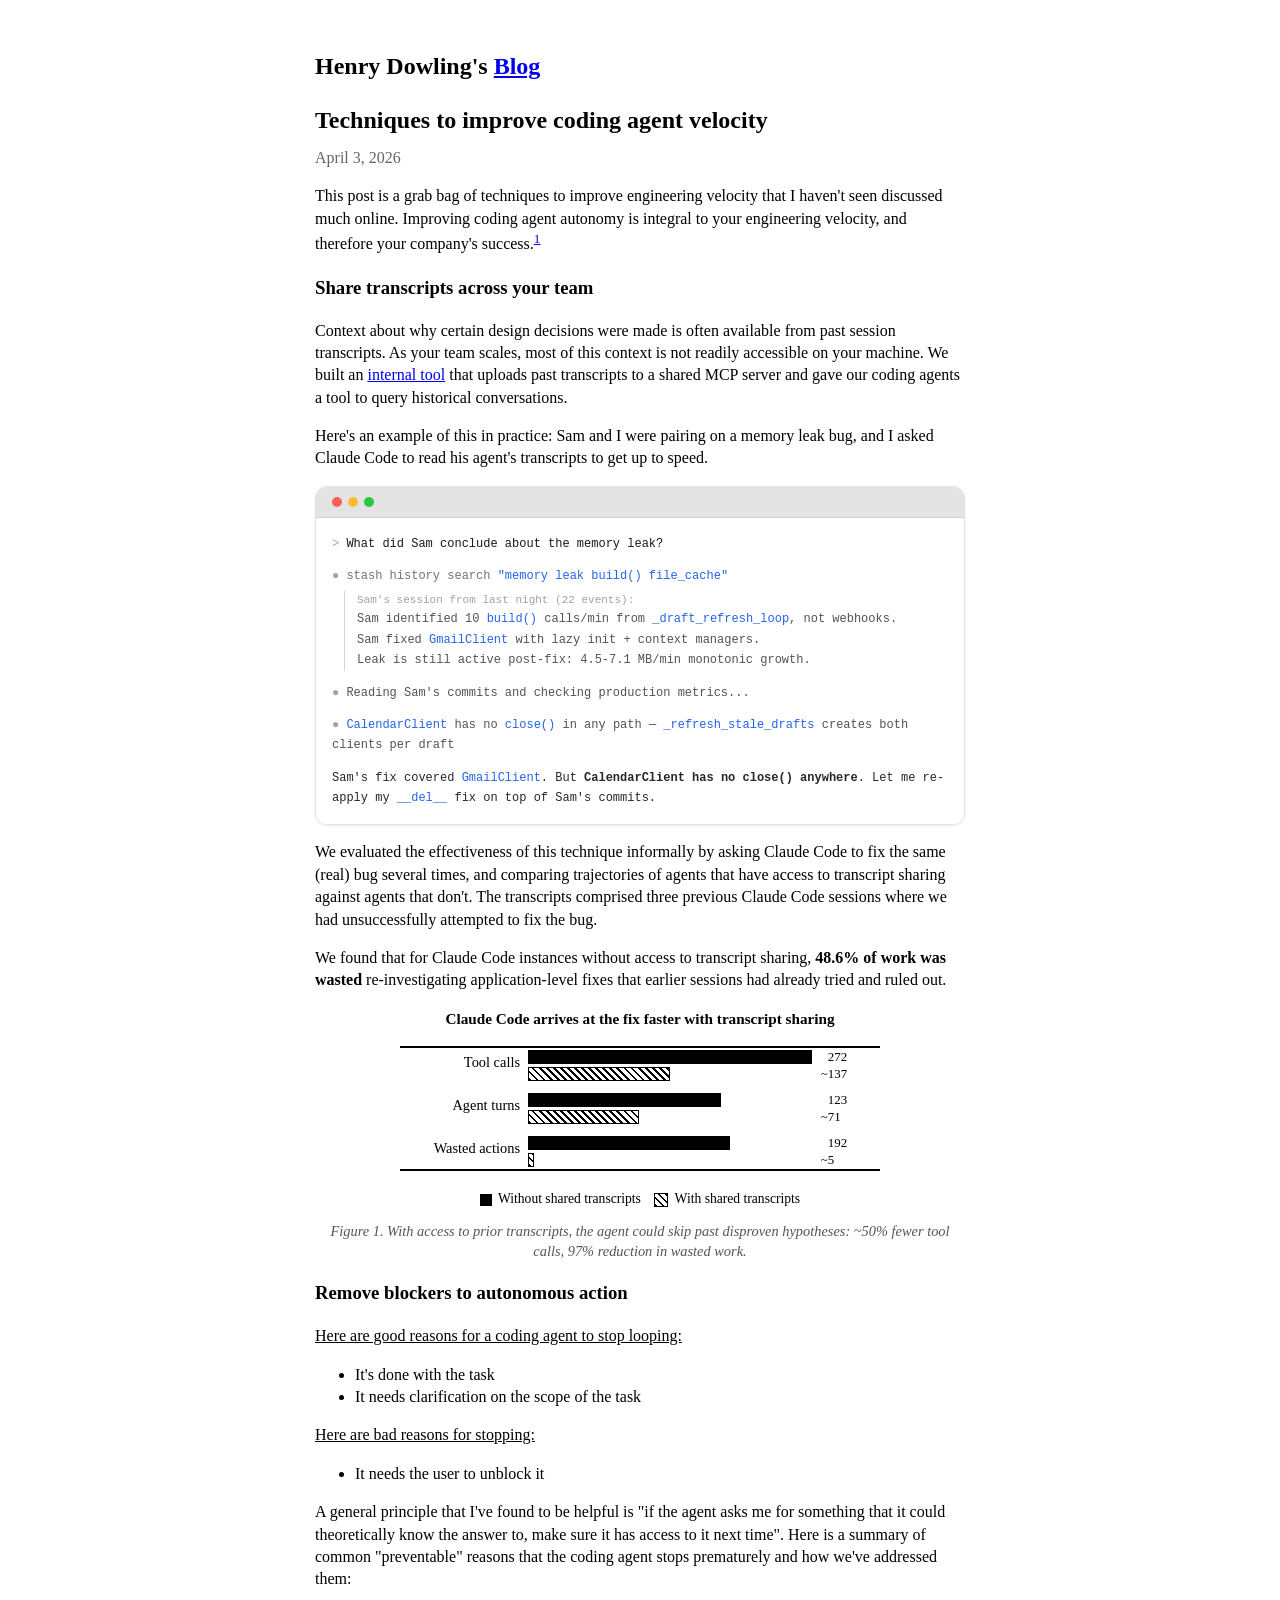
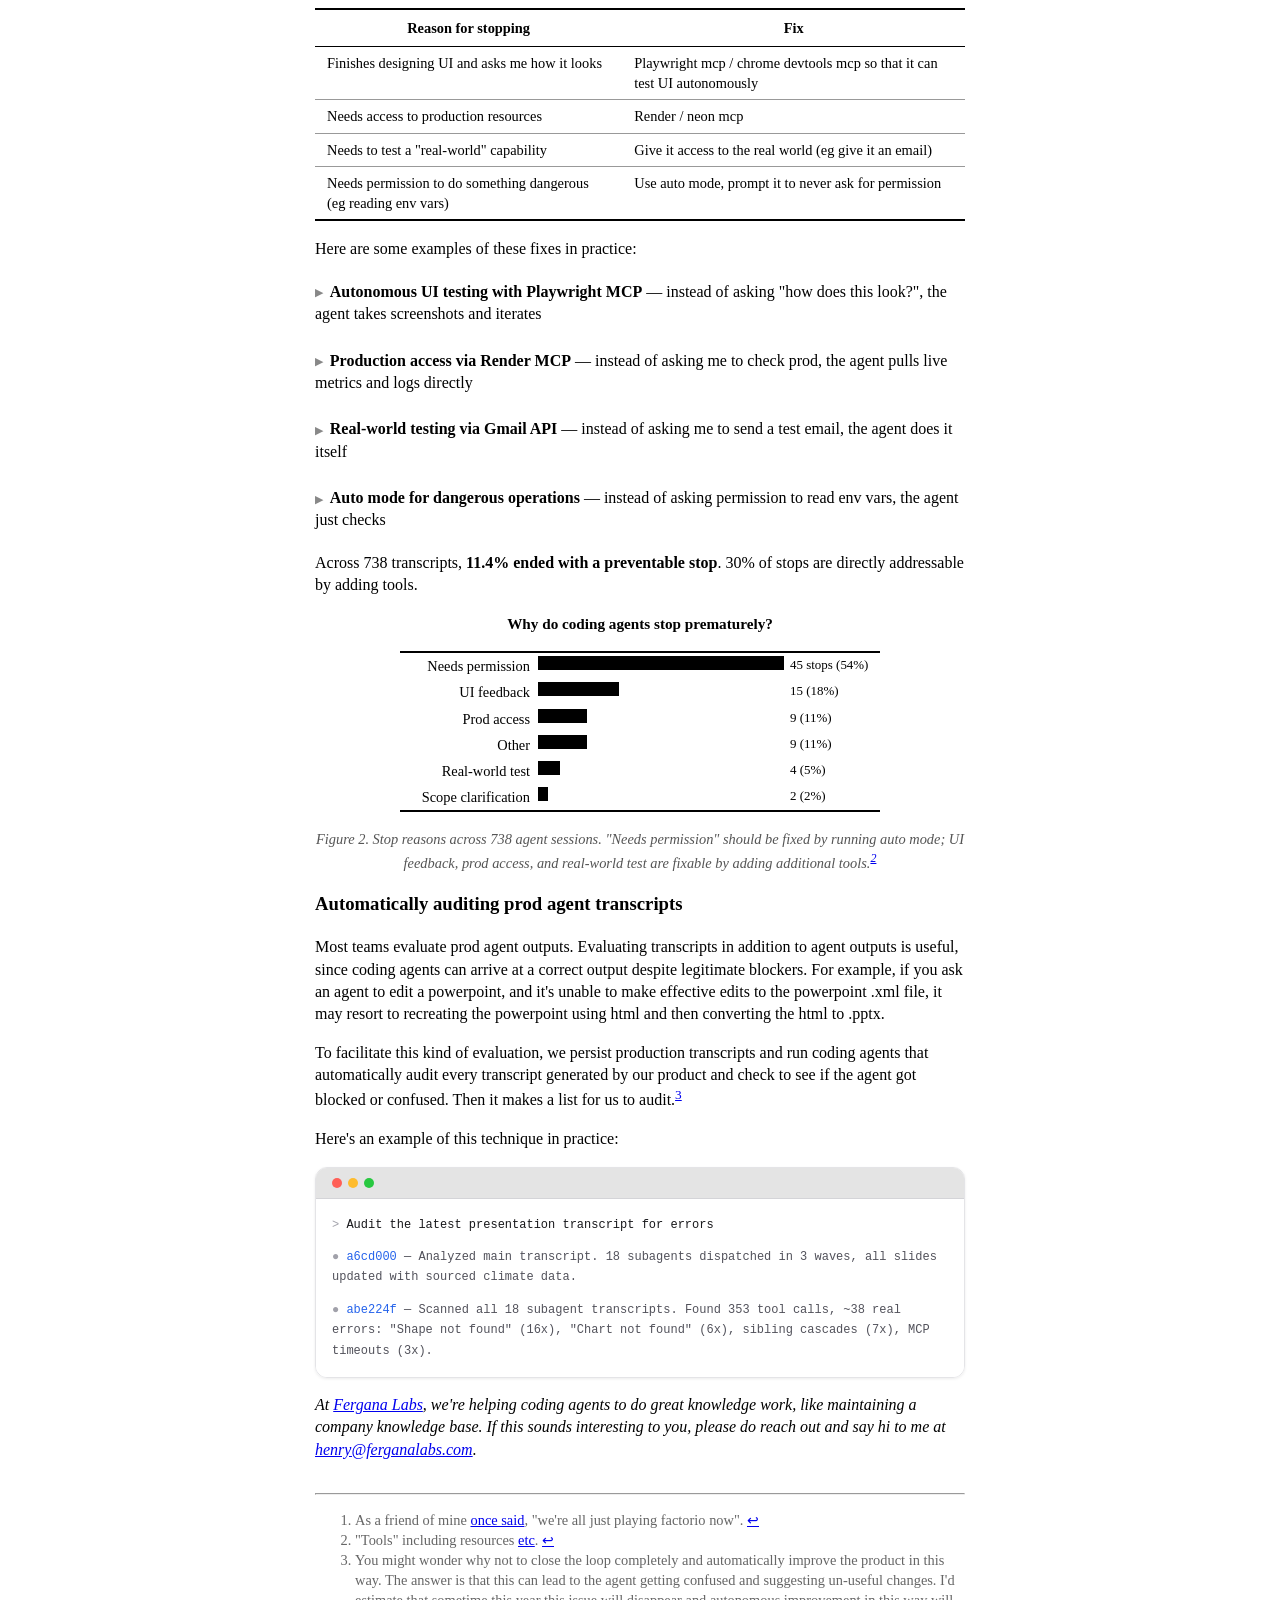
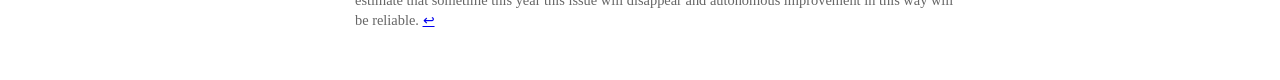
==== agent-velocity.html @ e5bed3ff "word" ====
<!DOCTYPE html>
<html lang="en">
<head>
  <meta charset="utf-8">
  <title>Techniques to improve coding agent velocity – Henry Dowling</title>
  <meta name="viewport" content="width=device-width, initial-scale=1">
  <link rel="icon" type="image/jpeg" href="favicon.jpg">
  <style>
    body {
      line-height: 1.4;
      font-size: 16px;
      padding: 0 10px;
      margin: 50px auto;
      max-width: 650px;
    }
    #maincontent {
      max-width: 42em;
      margin: 15 auto;
    }
    figure {
      margin: 12px 0;
    }
    figcaption {
      color: #555;
      font-size: 0.9em;
      font-style: italic;
      text-align: center;
      margin-top: 4px;
    }
    table {
      width: 100%;
      border-collapse: collapse;
      margin: 1.2em 0;
      font-size: 0.9em;
      font-family: 'Times New Roman', Times, serif;
      border-top: 2px solid #000;
      border-bottom: 2px solid #000;
    }
    th, td {
      border: none;
      border-bottom: 0.5px solid #999;
      padding: 6px 12px;
      text-align: left;
      vertical-align: top;
      line-height: 1.4;
    }
    th {
      background: none;
      font-weight: bold;
      text-align: center;
      border-bottom: 1.5px solid #000;
      padding: 8px 12px;
    }
    tr:last-child td {
      border-bottom: none;
    }
    .transcript-example {
      background: #fdfdfd;
      border: 1px solid #e0e0e0;
      border-left: 3px solid #ccc;
      border-radius: 2px;
      padding: 14px 16px;
      margin: 16px 0;
      font-size: 0.88em;
      line-height: 1.6;
      overflow-x: auto;
    }
    .transcript-example .role {
      font-weight: 700;
      color: #222;
    }
    .transcript-example .tool {
      color: #556;
      font-family: 'SF Mono', 'Menlo', 'Consolas', monospace;
      font-size: 0.88em;
      background: #f0f0f0;
      padding: 1px 4px;
      border-radius: 2px;
    }
    .transcript-example .result {
      color: #777;
      font-style: italic;
      display: block;
      margin: 4px 0;
      padding-left: 12px;
      border-left: 2px solid #e0e0e0;
    }
    .mock-terminal {
      border-radius: 12px;
      border: 1px solid #e4e4e7;
      overflow: hidden;
      display: flex;
      flex-direction: column;
      box-shadow: 0 1px 3px rgba(0,0,0,0.08);
      margin: 16px 0;
    }
    .mock-terminal-header {
      background: #e4e4e4;
      padding: 10px 16px;
      border-bottom: 1px solid #d4d4d8;
      position: relative;
      display: flex;
      align-items: center;
    }
    .mock-terminal-dots {
      display: flex;
      gap: 6px;
    }
    .mock-terminal-dots span {
      width: 10px;
      height: 10px;
      border-radius: 50%;
      display: inline-block;
    }
    .mock-terminal-dot-red { background: #ff5f57; }
    .mock-terminal-dot-yellow { background: #febc2e; }
    .mock-terminal-dot-green { background: #28c840; }
    .mock-terminal-body {
      background: white;
      font-family: 'SF Mono', 'Menlo', 'Consolas', monospace;
      font-size: 12px;
      line-height: 1.7;
      padding: 16px;
    }
    .mock-terminal-body .prompt {
      color: #a1a1aa;
    }
    .mock-terminal-body .prompt-text {
      color: #18181b;
    }
    .mock-terminal-body .bullet-line {
      color: #52525b;
      margin-top: 12px;
    }
    .mock-terminal-body .bullet {
      color: #a1a1aa;
    }
    .mock-terminal-body .tool-name {
      color: #71717a;
    }
    .mock-terminal-body .highlight {
      color: #2563eb;
    }
    .mock-terminal-body .result-block {
      margin: 4px 0 0 12px;
      padding-left: 12px;
      border-left: 1px solid #d4d4d8;
      color: #52525b;
    }
    .mock-terminal-body .result-block .result-label {
      color: #a1a1aa;
      font-size: 11px;
    }
    .mock-terminal-body .agent-text {
      color: #27272a;
      margin-top: 12px;
    }
    details.collapsible-example {
      margin: 16px 0;
    }
    details.collapsible-example summary {
      cursor: pointer;
      font-size: 1em;
      padding: 4px 0;
      list-style: none;
    }
    details.collapsible-example summary::-webkit-details-marker {
      display: none;
    }
    details.collapsible-example summary::before {
      content: '▶ ';
      font-size: 0.7em;
      vertical-align: middle;
      color: #888;
      margin-right: 4px;
    }
    details.collapsible-example[open] summary::before {
      content: '▼ ';
    }
  </style>
</head>
<body>
  <header>
    <h2><a href="index.html" style="color: inherit; text-decoration: none;">Henry Dowling</a>'s <a href="blog.html">Blog</a></h2>
  </header>
  <main>
    <h2>Techniques to improve coding agent velocity</h2>
    <p style="color:#666; margin-top:-10px;">April 3, 2026</p>

    <p>This post is a grab bag of techniques to improve engineering velocity that I haven't seen discussed much online. Improving coding agent autonomy is integral to your engineering velocity, and therefore your company's success.<sup><a href="#fn1" id="ref1">1</a></sup></p>

    <h3>Share transcripts across your team</h3>

    <p>Context about why certain design decisions were made is often available from past session transcripts. As your team scales, most of this context is not readily accessible on your machine. We built an <a href="https://github.com/Fergana-Labs/stash">internal tool</a> that uploads past transcripts to a shared MCP server and gave our coding agents a tool to query historical conversations.</p>

    <p>Here's an example of this in practice: Sam and I were pairing on a memory leak bug, and I asked Claude Code to read his agent's transcripts to get up to speed.</p>

    <div class="mock-terminal">
      <div class="mock-terminal-header">
        <div class="mock-terminal-dots">
          <span class="mock-terminal-dot-red"></span>
          <span class="mock-terminal-dot-yellow"></span>
          <span class="mock-terminal-dot-green"></span>
        </div>
      </div>
      <div class="mock-terminal-body">
        <div><span class="prompt">&gt;</span> <span class="prompt-text">What did Sam conclude about the memory leak?</span></div>
        <div class="bullet-line">
          <span class="bullet">●</span> <span class="tool-name">stash history search</span> <span class="highlight">"memory leak build() file_cache"</span>
        </div>
        <div class="result-block">
          <div class="result-label">Sam's session from last night (22 events):</div>
          <div>Sam identified 10 <span class="highlight">build()</span> calls/min from <span class="highlight">_draft_refresh_loop</span>, not webhooks.</div>
          <div>Sam fixed <span class="highlight">GmailClient</span> with lazy init + context managers.</div>
          <div>Leak is still active post-fix: 4.5-7.1 MB/min monotonic growth.</div>
        </div>
        <div class="bullet-line">
          <span class="bullet">●</span> Reading Sam's commits and checking production metrics...
        </div>
        <div class="bullet-line">
          <span class="bullet">●</span> <span class="highlight">CalendarClient</span> has no <span class="highlight">close()</span> in any path — <span class="highlight">_refresh_stale_drafts</span> creates both clients per draft
        </div>
        <div class="agent-text">
          Sam's fix covered <span class="highlight">GmailClient</span>. But <strong>CalendarClient has no close() anywhere</strong>. Let me re-apply my <span class="highlight">__del__</span> fix on top of Sam's commits.
        </div>
      </div>
    </div>

    <p> We evaluated the effectiveness of this technique informally by asking Claude Code to fix the same (real) bug several times, and comparing trajectories of agents that have access to transcript sharing against agents that don't. The transcripts comprised three previous Claude Code sessions where we had unsuccessfully attempted to fix the bug.</p>
    <p>We found that for Claude Code instances without access to transcript sharing,  <strong>48.6% of work was wasted</strong> re-investigating application-level fixes that earlier sessions had already tried and ruled out.</p>

    <figure>
      <div style="max-width:480px; margin:0 auto;">
        <p style="text-align:center; font-weight:bold; margin-bottom:16px; font-size:0.95em;">Claude Code arrives at the fix faster with transcript sharing</p>
        <table style="width:100%; border-collapse:collapse; font-size:0.9em;">
          <tr>
            <td style="border:0; padding:4px 8px 4px 0; text-align:right; width:120px;">Tool calls</td>
            <td style="border:0; padding:2px 0;">
              <div style="background:#000; height:14px; width:100%;"></div>
              <div style="border:1px solid #000; height:14px; width:50%; margin-top:3px; box-sizing:border-box; background:repeating-linear-gradient(45deg, #000, #000 2px, #fff 2px, #fff 5px);"></div>
            </td>
            <td style="border:0; padding:2px 0 2px 8px; width:60px; font-size:0.9em; vertical-align:top;">
              <div style="height:14px; line-height:14px; display:flex;"><span style="width:0.6em; text-align:right; flex-shrink:0;">&nbsp;</span><span>272</span></div>
              <div style="height:14px; line-height:14px; margin-top:3px; display:flex;"><span style="width:0.6em; text-align:right; flex-shrink:0;">~</span><span>137</span></div>
            </td>
          </tr>
          <tr>
            <td style="border:0; padding:12px 8px 4px 0; text-align:right;">Agent turns</td>
            <td style="border:0; padding:10px 0 2px;">
              <div style="background:#000; height:14px; width:68%;"></div>
              <div style="border:1px solid #000; height:14px; width:39%; margin-top:3px; box-sizing:border-box; background:repeating-linear-gradient(45deg, #000, #000 2px, #fff 2px, #fff 5px);"></div>
            </td>
            <td style="border:0; padding:10px 0 2px 8px; width:60px; font-size:0.9em; vertical-align:top;">
              <div style="height:14px; line-height:14px; display:flex;"><span style="width:0.6em; text-align:right; flex-shrink:0;">&nbsp;</span><span>123</span></div>
              <div style="height:14px; line-height:14px; margin-top:3px; display:flex;"><span style="width:0.6em; text-align:right; flex-shrink:0;">~</span><span>71</span></div>
            </td>
          </tr>
          <tr>
            <td style="border:0; padding:12px 8px 4px 0; text-align:right;">Wasted actions</td>
            <td style="border:0; padding:10px 0 2px;">
              <div style="background:#000; height:14px; width:71%;"></div>
              <div style="border:1px solid #000; height:14px; width:2%; min-width:6px; margin-top:3px; box-sizing:border-box; background:repeating-linear-gradient(45deg, #000, #000 2px, #fff 2px, #fff 5px);"></div>
            </td>
            <td style="border:0; padding:10px 0 2px 8px; width:60px; font-size:0.9em; vertical-align:top;">
              <div style="height:14px; line-height:14px; display:flex;"><span style="width:0.6em; text-align:right; flex-shrink:0;">&nbsp;</span><span>192</span></div>
              <div style="height:14px; line-height:14px; margin-top:3px; display:flex;"><span style="width:0.6em; text-align:right; flex-shrink:0;">~</span><span>5</span></div>
            </td>
          </tr>
        </table>
        <p style="text-align:center; font-size:0.85em; margin-top:8px;">
          <span style="display:inline-block; width:12px; height:12px; background:#000; margin-right:3px; vertical-align:middle;"></span> Without shared transcripts &nbsp;&nbsp;
          <span style="display:inline-block; width:12px; height:12px; border:1px solid #000; background:repeating-linear-gradient(45deg, #000, #000 2px, #fff 2px, #fff 5px); margin-right:3px; vertical-align:middle;"></span> With shared transcripts
        </p>
      </div>
      <figcaption>Figure 1. With access to prior transcripts, the agent could skip past disproven hypotheses: ~50% fewer tool calls, 97% reduction in wasted work.</figcaption>
    </figure>

    <h3>Remove blockers to autonomous action</h3>

    <p><u>Here are good reasons for a coding agent to stop looping:</u></p>
    <ul>
      <li>It's done with the task</li>
      <li>It needs clarification on the scope of the task</li>
    </ul>

    <p><u>Here are bad reasons for stopping:</u></p>
    <ul>
      <li>It needs the user to unblock it</li>
    </ul>

    <p>A general principle that I've found to be helpful is "if the agent asks me for something that it could theoretically know the answer to, make sure it has access to it next time". Here is a summary of common "preventable" reasons that the coding agent stops prematurely and how we've addressed them:</p>

    <table>
      <tr>
        <th>Reason for stopping</th>
        <th>Fix</th>
      </tr>
      <tr>
        <td>Finishes designing UI and asks me how it looks</td>
        <td>Playwright mcp / chrome devtools mcp so that it can test UI autonomously</td>
      </tr>
      <tr>
        <td>Needs access to production resources</td>
        <td>Render / neon mcp</td>
      </tr>
      <tr>
        <td>Needs to test a "real-world" capability</td>
        <td>Give it access to the real world (eg give it an email)</td>
      </tr>
      <tr>
        <td>Needs permission to do something dangerous (eg reading env vars)</td>
        <td>Use auto mode, prompt it to never ask for permission</td>
      </tr>
    </table>

    <p>Here are some examples of these fixes in practice:</p>

    <details class="collapsible-example">
      <summary><strong>Autonomous UI testing with Playwright MCP</strong> — instead of asking "how does this look?", the agent takes screenshots and iterates</summary>
      <div class="mock-terminal">
        <div class="mock-terminal-header">
          <div class="mock-terminal-dots">
            <span class="mock-terminal-dot-red"></span>
            <span class="mock-terminal-dot-yellow"></span>
            <span class="mock-terminal-dot-green"></span>
          </div>
        </div>
        <div class="mock-terminal-body">
          <div class="agent-text">Dev server is already running. Let me take a mobile screenshot to see the current state.</div>
          <div class="bullet-line">
            <span class="bullet">●</span> <span class="tool-name">playwright</span> <span class="highlight">browser_navigate</span> → <span class="highlight">localhost:3000</span>
          </div>
          <div class="bullet-line">
            <span class="bullet">●</span> <span class="tool-name">playwright</span> <span class="highlight">browser_take_screenshot</span> → mobile-before.png
          </div>
          <div class="bullet-line" style="color:#a1a1aa; font-style:italic;">
            <span class="bullet">●</span> ...edits CSS...
          </div>
          <div class="bullet-line">
            <span class="bullet">●</span> <span class="tool-name">playwright</span> <span class="highlight">browser_take_screenshot</span> → mobile-after.png
          </div>
          <div class="agent-text">Much better. The empty space is gone and the email card demo is now visible on mobile. Let me also check tablet and desktop breakpoints.</div>
          <div class="bullet-line">
            <span class="bullet">●</span> <span class="tool-name">playwright</span> <span class="highlight">browser_take_screenshot</span> → desktop-after.png
          </div>
          <div class="bullet-line">
            <span class="bullet">●</span> <span class="tool-name">playwright</span> <span class="highlight">browser_take_screenshot</span> → tablet-after.png
          </div>
        </div>
      </div>
    </details>

    <details class="collapsible-example">
      <summary><strong>Production access via Render MCP</strong> — instead of asking me to check prod, the agent pulls live metrics and logs directly</summary>
      <div class="mock-terminal">
        <div class="mock-terminal-header">
          <div class="mock-terminal-dots">
            <span class="mock-terminal-dot-red"></span>
            <span class="mock-terminal-dot-yellow"></span>
            <span class="mock-terminal-dot-green"></span>
          </div>
        </div>
        <div class="mock-terminal-body">
          <div class="agent-text">Let me check the current memory situation on Render and read the key source files.</div>
          <div class="bullet-line">
            <span class="bullet">●</span> <span class="tool-name">render</span> <span class="highlight">select_workspace</span>
          </div>
          <div class="bullet-line">
            <span class="bullet">●</span> <span class="tool-name">render</span> <span class="highlight">get_metrics</span> → memory_usage, memory_limit
          </div>
          <div class="result-block">
            <div>{"metrics": [{"type": "memory_usage", "data": [...]}]}</div>
          </div>
          <div class="bullet-line">
            <span class="bullet">●</span> <span class="tool-name">render</span> <span class="highlight">list_logs</span> → filter: <span class="highlight">"draft_composer"</span>
          </div>
        </div>
      </div>
    </details>

    <details class="collapsible-example">
      <summary><strong>Real-world testing via Gmail API</strong> — instead of asking me to send a test email, the agent does it itself</summary>
      <div class="mock-terminal">
        <div class="mock-terminal-header">
          <div class="mock-terminal-dots">
            <span class="mock-terminal-dot-red"></span>
            <span class="mock-terminal-dot-yellow"></span>
            <span class="mock-terminal-dot-green"></span>
          </div>
        </div>
        <div class="mock-terminal-body">
          <div><span class="prompt">&gt;</span> <span class="prompt-text">Can you send the email for me?</span></div>
          <div class="agent-text">Watch is renewed. No webhook yet — let me send the test email for you.</div>
          <div class="bullet-line" style="color:#a1a1aa; font-style:italic;">
            <span class="bullet">●</span> ...restarts local server, registers auth session, queries Gmail API...
          </div>
          <div class="result-block">
            <div>Returns real inbox emails: <span class="highlight">"wanna hang tmrw?"</span> from htdowling@gmail.com</div>
          </div>
          <div class="agent-text">There are two test scheduling emails already in your inbox. The webhooks hit the old server and returned 200, but the background task ran on that process.</div>
        </div>
      </div>
    </details>

    <details class="collapsible-example">
      <summary><strong>Auto mode for dangerous operations</strong> — instead of asking permission to read env vars, the agent just checks</summary>
      <div class="mock-terminal">
        <div class="mock-terminal-header">
          <div class="mock-terminal-dots">
            <span class="mock-terminal-dot-red"></span>
            <span class="mock-terminal-dot-yellow"></span>
            <span class="mock-terminal-dot-green"></span>
          </div>
        </div>
        <div class="mock-terminal-body">
          <div class="agent-text"><span class="highlight">ANTHROPIC_API_KEY</span> is not in <span class="highlight">.env</span>. Let me check further.</div>
          <div class="bullet-line">
            <span class="bullet">●</span> <span class="tool-name">Bash</span> env | grep ANTHROPIC_API_KEY | head -c 30
          </div>
          <div class="result-block">
            <div>ANTHROPIC_API_KEY=sk-ant-api03...</div>
          </div>
          <div class="agent-text">It's set in your shell environment (not <span class="highlight">.env</span>). Now adding the note to CLAUDE.md.</div>
        </div>
      </div>
    </details>

    <p> Across 738 transcripts, <strong>11.4% ended with a preventable stop</strong>. 30% of stops are directly addressable by adding tools.</p>

    <figure>
      <div style="max-width:480px; margin:0 auto;">
        <p style="text-align:center; font-weight:bold; margin-bottom:4px; font-size:0.95em;">Why do coding agents stop prematurely?</p>
        <table style="width:100%; border-collapse:collapse; font-size:0.9em;">
          <tr>
            <td style="border:0; padding:3px 8px 3px 0; text-align:right; width:130px;">Needs permission</td>
            <td style="border:0; padding:3px 0;"><div style="background:#000; height:14px; width:100%;"></div></td>
            <td style="border:0; padding:3px 0 3px 6px; font-size:0.9em; width:90px;">45 stops (54%)</td>
          </tr>
          <tr>
            <td style="border:0; padding:3px 8px 3px 0; text-align:right;">UI feedback</td>
            <td style="border:0; padding:3px 0;"><div style="background:#000; height:14px; width:33%;"></div></td>
            <td style="border:0; padding:3px 0 3px 6px; font-size:0.9em;">15 (18%)</td>
          </tr>
          <tr>
            <td style="border:0; padding:3px 8px 3px 0; text-align:right;">Prod access</td>
            <td style="border:0; padding:3px 0;"><div style="background:#000; height:14px; width:20%;"></div></td>
            <td style="border:0; padding:3px 0 3px 6px; font-size:0.9em;">9 (11%)</td>
          </tr>
          <tr>
            <td style="border:0; padding:3px 8px 3px 0; text-align:right;">Other</td>
            <td style="border:0; padding:3px 0;"><div style="background:#000; height:14px; width:20%;"></div></td>
            <td style="border:0; padding:3px 0 3px 6px; font-size:0.9em;">9 (11%)</td>
          </tr>
          <tr>
            <td style="border:0; padding:3px 8px 3px 0; text-align:right;">Real-world test</td>
            <td style="border:0; padding:3px 0;"><div style="background:#000; height:14px; width:9%; min-width:4px;"></div></td>
            <td style="border:0; padding:3px 0 3px 6px; font-size:0.9em;">4 (5%)</td>
          </tr>
          <tr>
            <td style="border:0; padding:3px 8px 3px 0; text-align:right;">Scope clarification</td>
            <td style="border:0; padding:3px 0;"><div style="background:#000; height:14px; width:4%; min-width:4px;"></div></td>
            <td style="border:0; padding:3px 0 3px 6px; font-size:0.9em;">2 (2%)</td>
          </tr>
        </table>
      </div>
      <figcaption>Figure 2. Stop reasons across 738 agent sessions. "Needs permission" should be fixed by running auto mode; UI feedback, prod access, and real-world test are fixable by adding additional tools.<sup><a href="#fn2" id="ref2">2</a></sup></figcaption>
    </figure>

    <h3>Automatically auditing prod agent transcripts</h3>

    <p>Most teams evaluate prod agent outputs. Evaluating transcripts in addition to agent outputs is useful, since coding agents can arrive at a correct output despite legitimate blockers. For example, if you ask an agent to edit a powerpoint, and it's unable to make effective edits to the powerpoint .xml file, it may resort to recreating the powerpoint using html and then converting the html to .pptx.</p>

    <p>To facilitate this kind of evaluation, we persist production transcripts and run coding agents that automatically audit every transcript generated by our product and check to see if the agent got blocked or confused. Then it makes a list for us to audit.<sup><a href="#fn3" id="ref3">3</a></sup></p>

    <p>Here's an example of this technique in practice:</p>

    <div class="mock-terminal">
      <div class="mock-terminal-header">
        <div class="mock-terminal-dots">
          <span class="mock-terminal-dot-red"></span>
          <span class="mock-terminal-dot-yellow"></span>
          <span class="mock-terminal-dot-green"></span>
        </div>
      </div>
      <div class="mock-terminal-body">
        <div><span class="prompt">&gt;</span> <span class="prompt-text">Audit the latest presentation transcript for errors</span></div>
        <div class="bullet-line">
          <span class="bullet">●</span> <span class="highlight">a6cd000</span> — Analyzed main transcript. 18 subagents dispatched in 3 waves, all slides updated with sourced climate data.
        </div>
        <div class="bullet-line">
          <span class="bullet">●</span> <span class="highlight">abe224f</span> — Scanned all 18 subagent transcripts. Found 353 tool calls, ~38 real errors: "Shape not found" (16x), "Chart not found" (6x), sibling cascades (7x), MCP timeouts (3x).
        </div>
      </div>
    </div>

    <em>At <a href="https://ferganalabs.com/">Fergana Labs</a>, we're helping coding agents to do great knowledge work, like maintaining a company knowledge base. If this sounds interesting to you, please do reach out and say hi to me at <a href="mailto:henry@ferganalabs.com">henry@ferganalabs.com</a>.</em>

    <hr style="margin-top:2em;">
    <ol style="font-size:0.9em; color:#666;">
      <li id="fn1">As a friend of mine <a href="https://x.com/amspector100/status/2023691666411143639">once said</a>, "we're all just playing factorio now". <a href="#ref1">↩</a></li>
      <li id="fn2">"Tools" including resources <a href="https://www.anthropic.com/engineering/managed-agents">etc</a>. <a href="#ref2">↩</a></li>
      <li id="fn3">You might wonder why not to close the loop completely and automatically improve the product in this way. The answer is that this can lead to the agent getting confused and suggesting un-useful changes. I'd estimate that sometime this year this issue will disappear and autonomous improvement in this way will be reliable. <a href="#ref3">↩</a></li>
    </ol>
  </main>
</body>
</html>
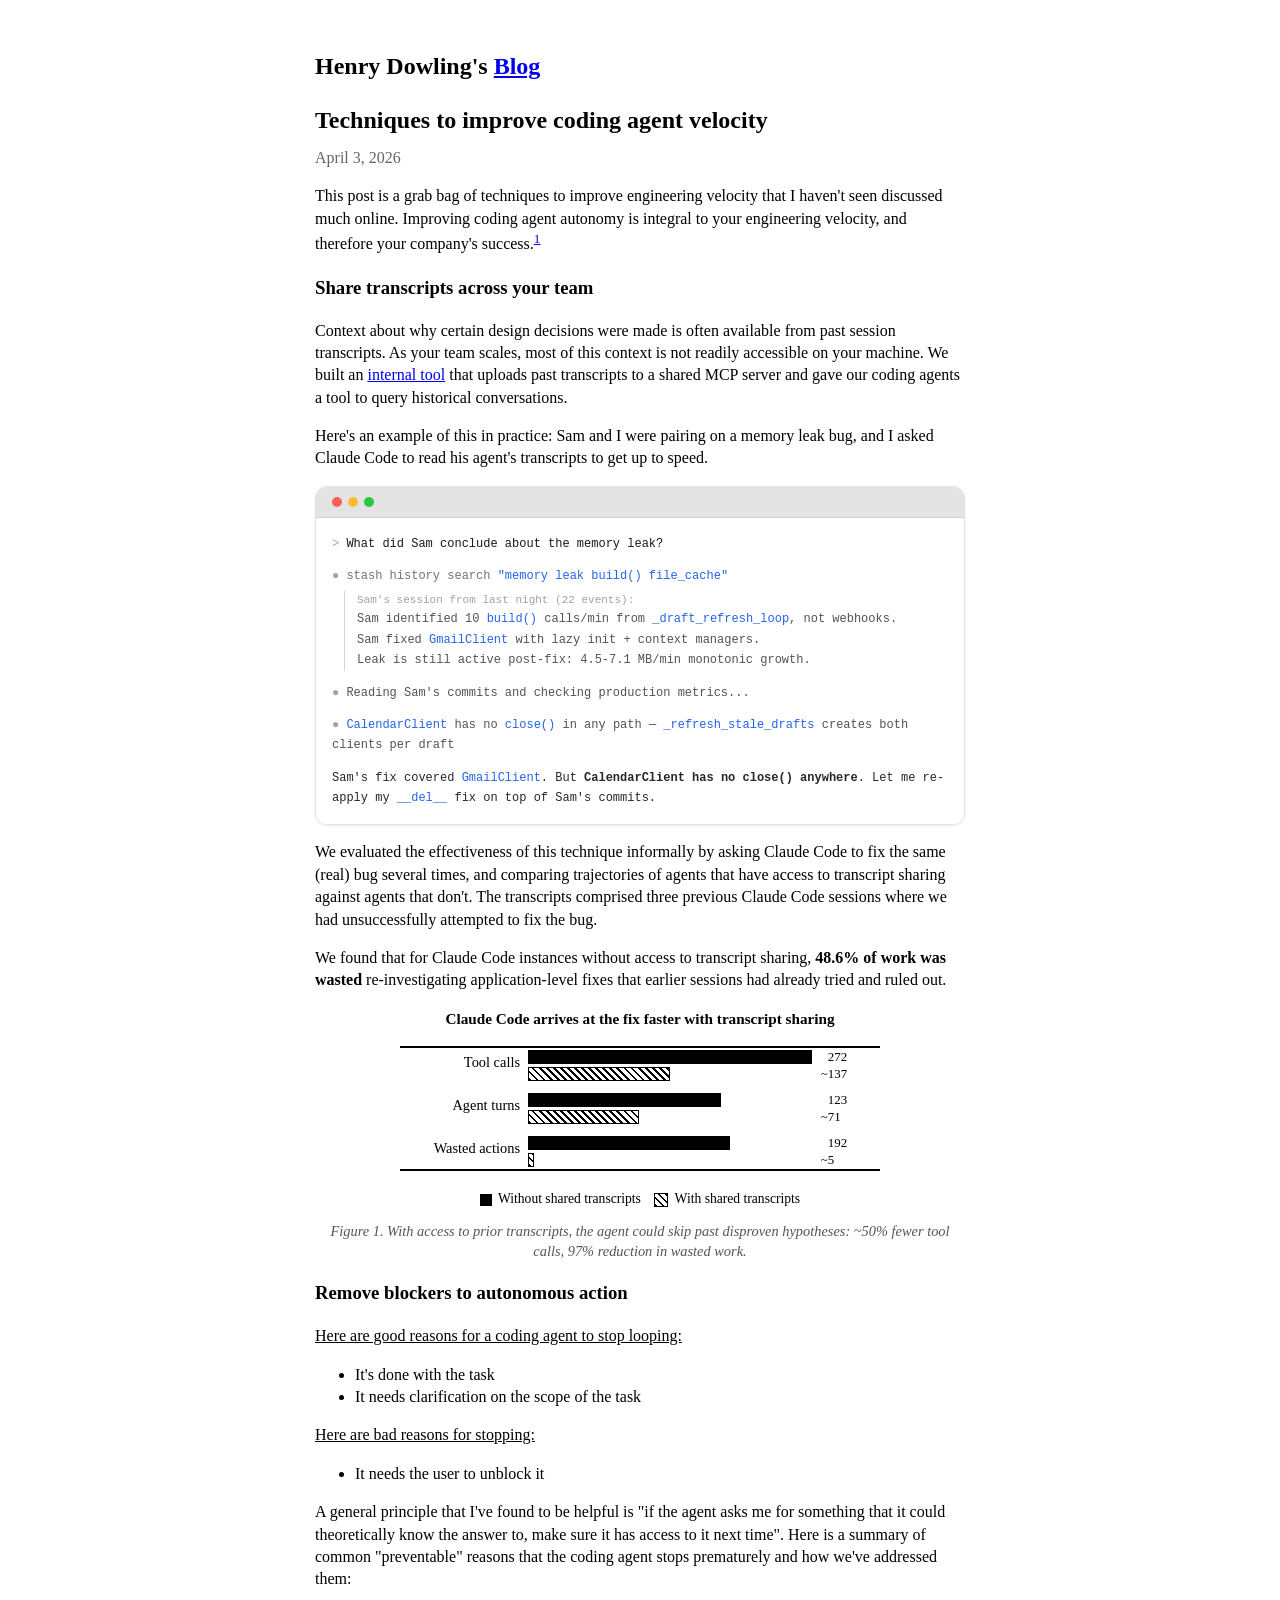
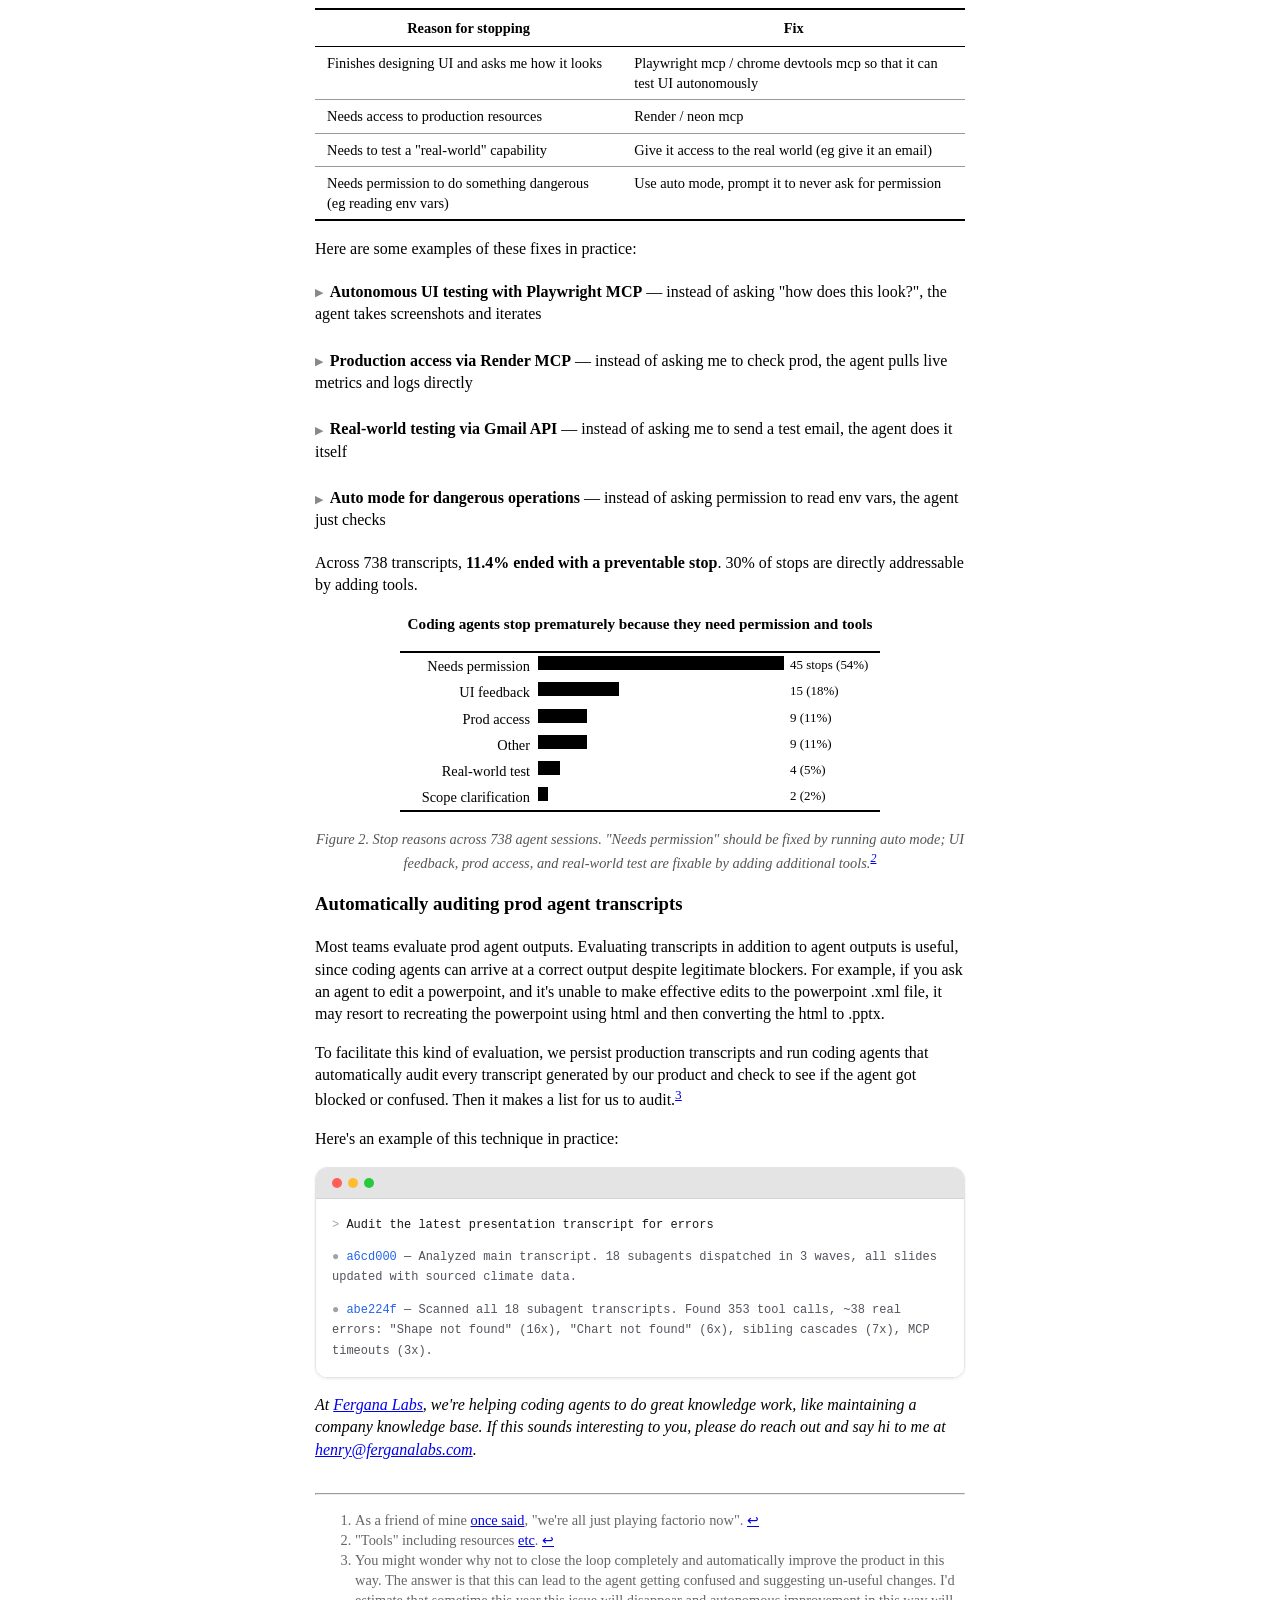
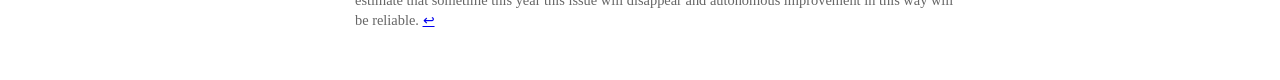
==== commit b38d2e56: "Action title" ====
--- a/agent-velocity.html
+++ b/agent-velocity.html
@@ -429,7 +429,7 @@
 
     <figure>
       <div style="max-width:480px; margin:0 auto;">
-        <p style="text-align:center; font-weight:bold; margin-bottom:4px; font-size:0.95em;">Why do coding agents stop prematurely?</p>
+        <p style="text-align:center; font-weight:bold; margin-bottom:4px; font-size:0.95em;">Coding agents stop prematurely because they need permission and tools</p>
         <table style="width:100%; border-collapse:collapse; font-size:0.9em;">
           <tr>
             <td style="border:0; padding:3px 8px 3px 0; text-align:right; width:130px;">Needs permission</td>
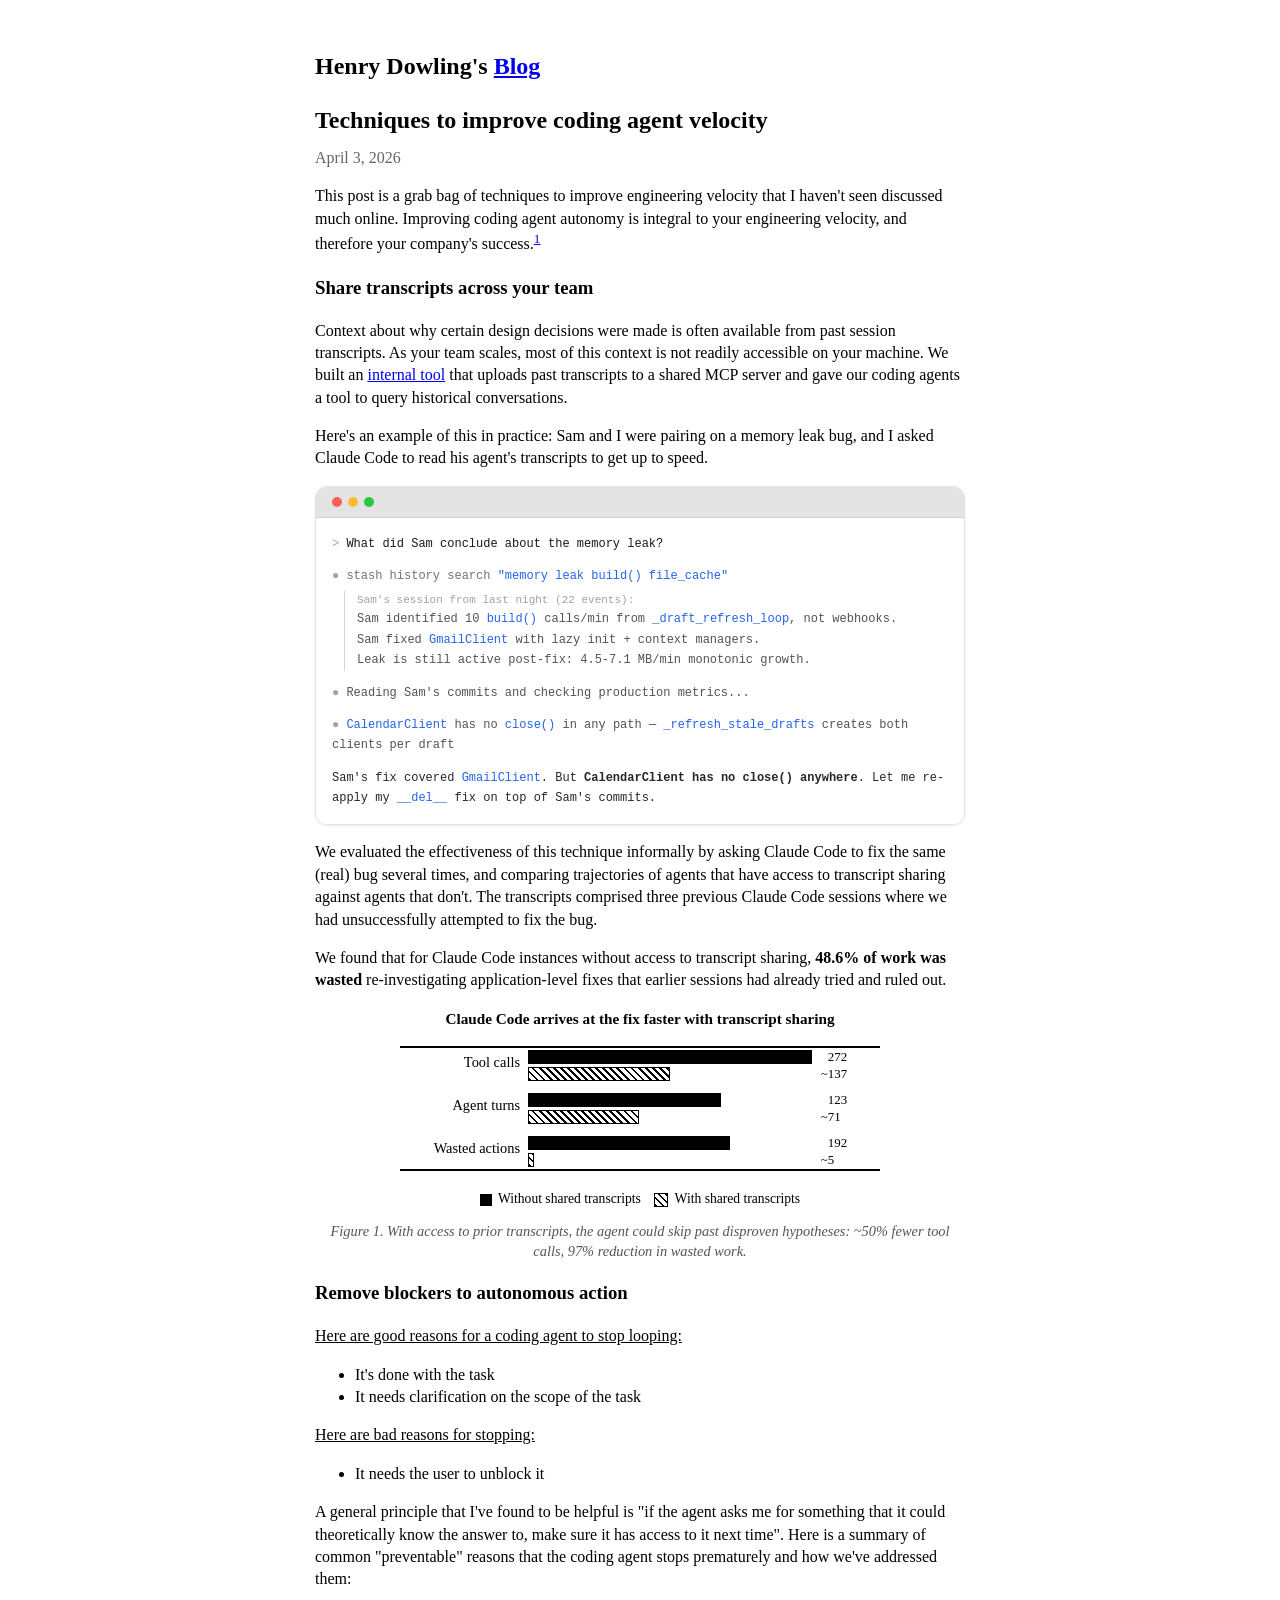
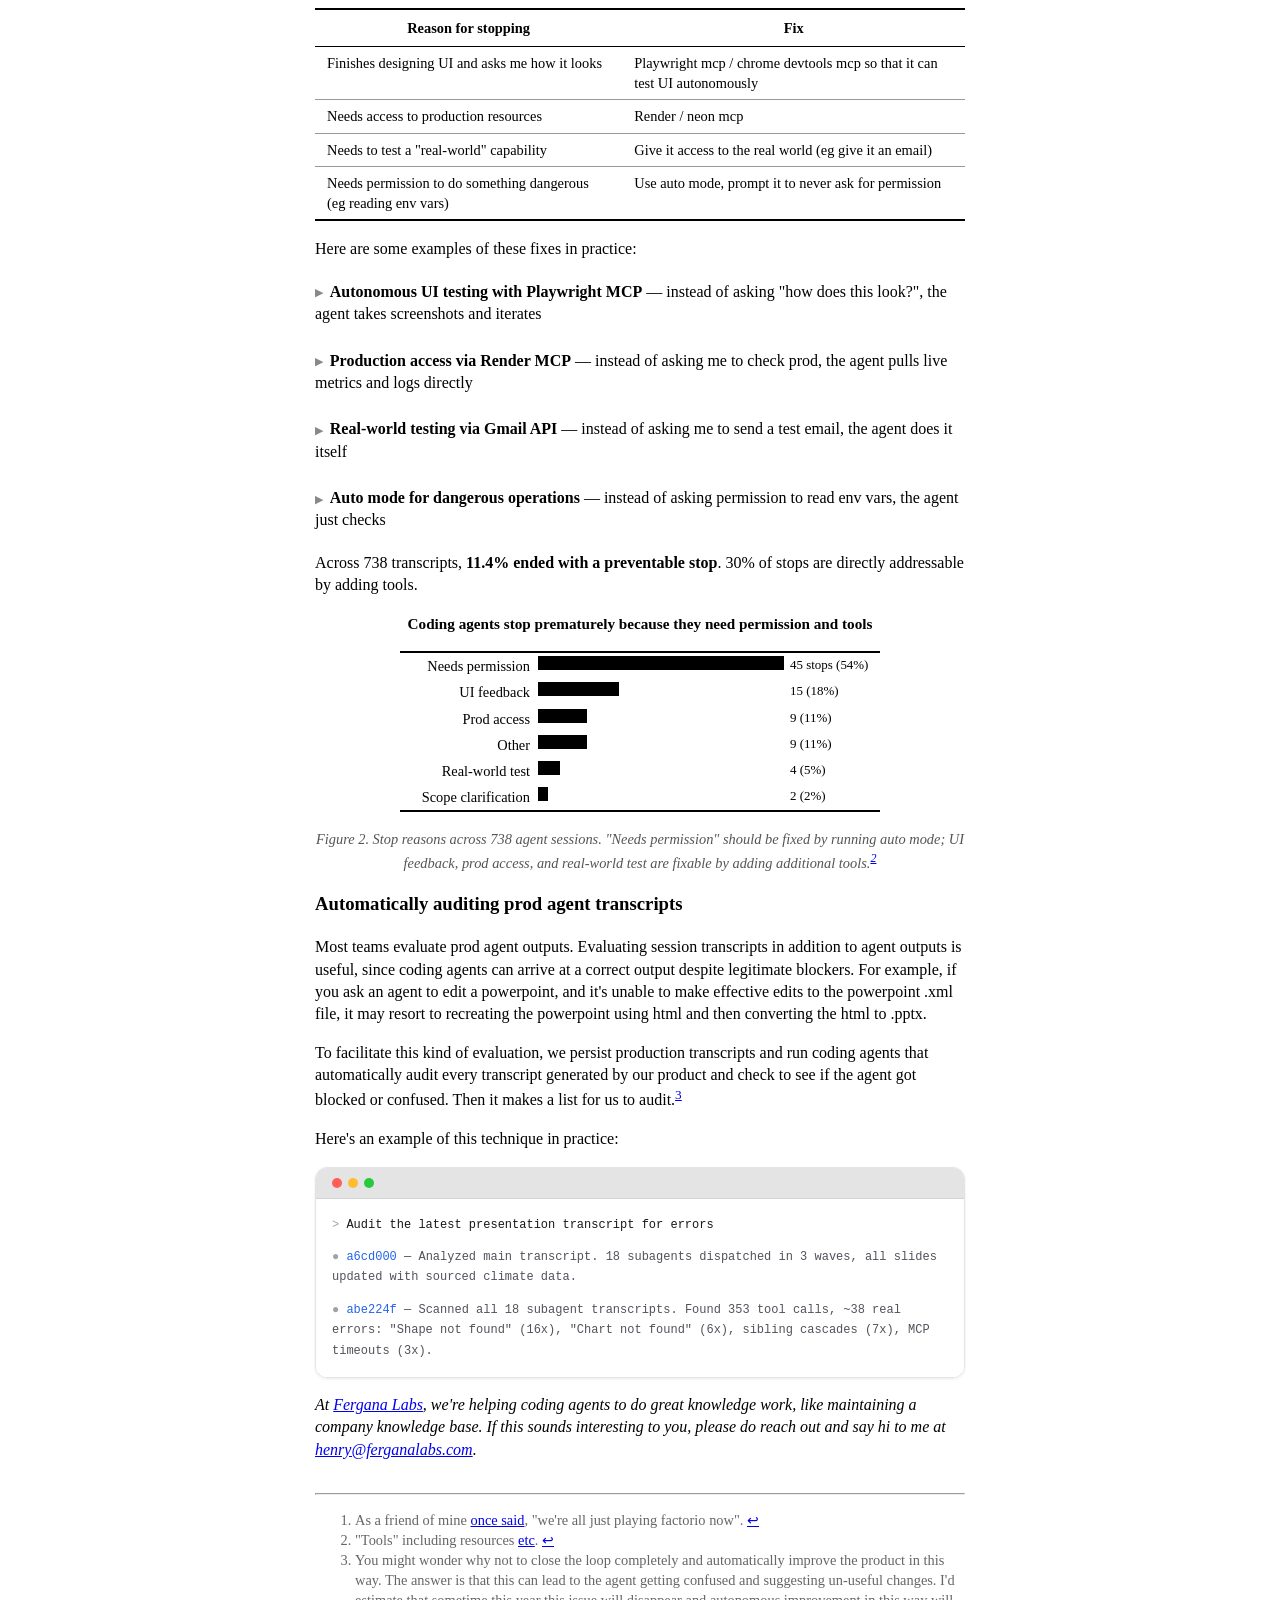
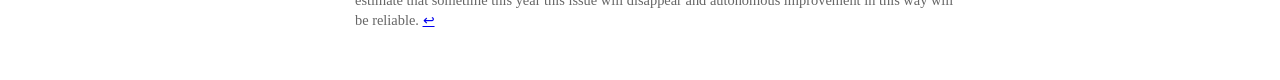
==== commit 313066ca: "word" ====
--- a/agent-velocity.html
+++ b/agent-velocity.html
@@ -468,7 +468,7 @@
 
     <h3>Automatically auditing prod agent transcripts</h3>
 
-    <p>Most teams evaluate prod agent outputs. Evaluating transcripts in addition to agent outputs is useful, since coding agents can arrive at a correct output despite legitimate blockers. For example, if you ask an agent to edit a powerpoint, and it's unable to make effective edits to the powerpoint .xml file, it may resort to recreating the powerpoint using html and then converting the html to .pptx.</p>
+    <p>Most teams evaluate prod agent outputs. Evaluating session transcripts in addition to agent outputs is useful, since coding agents can arrive at a correct output despite legitimate blockers. For example, if you ask an agent to edit a powerpoint, and it's unable to make effective edits to the powerpoint .xml file, it may resort to recreating the powerpoint using html and then converting the html to .pptx.</p>
 
     <p>To facilitate this kind of evaluation, we persist production transcripts and run coding agents that automatically audit every transcript generated by our product and check to see if the agent got blocked or confused. Then it makes a list for us to audit.<sup><a href="#fn3" id="ref3">3</a></sup></p>
 
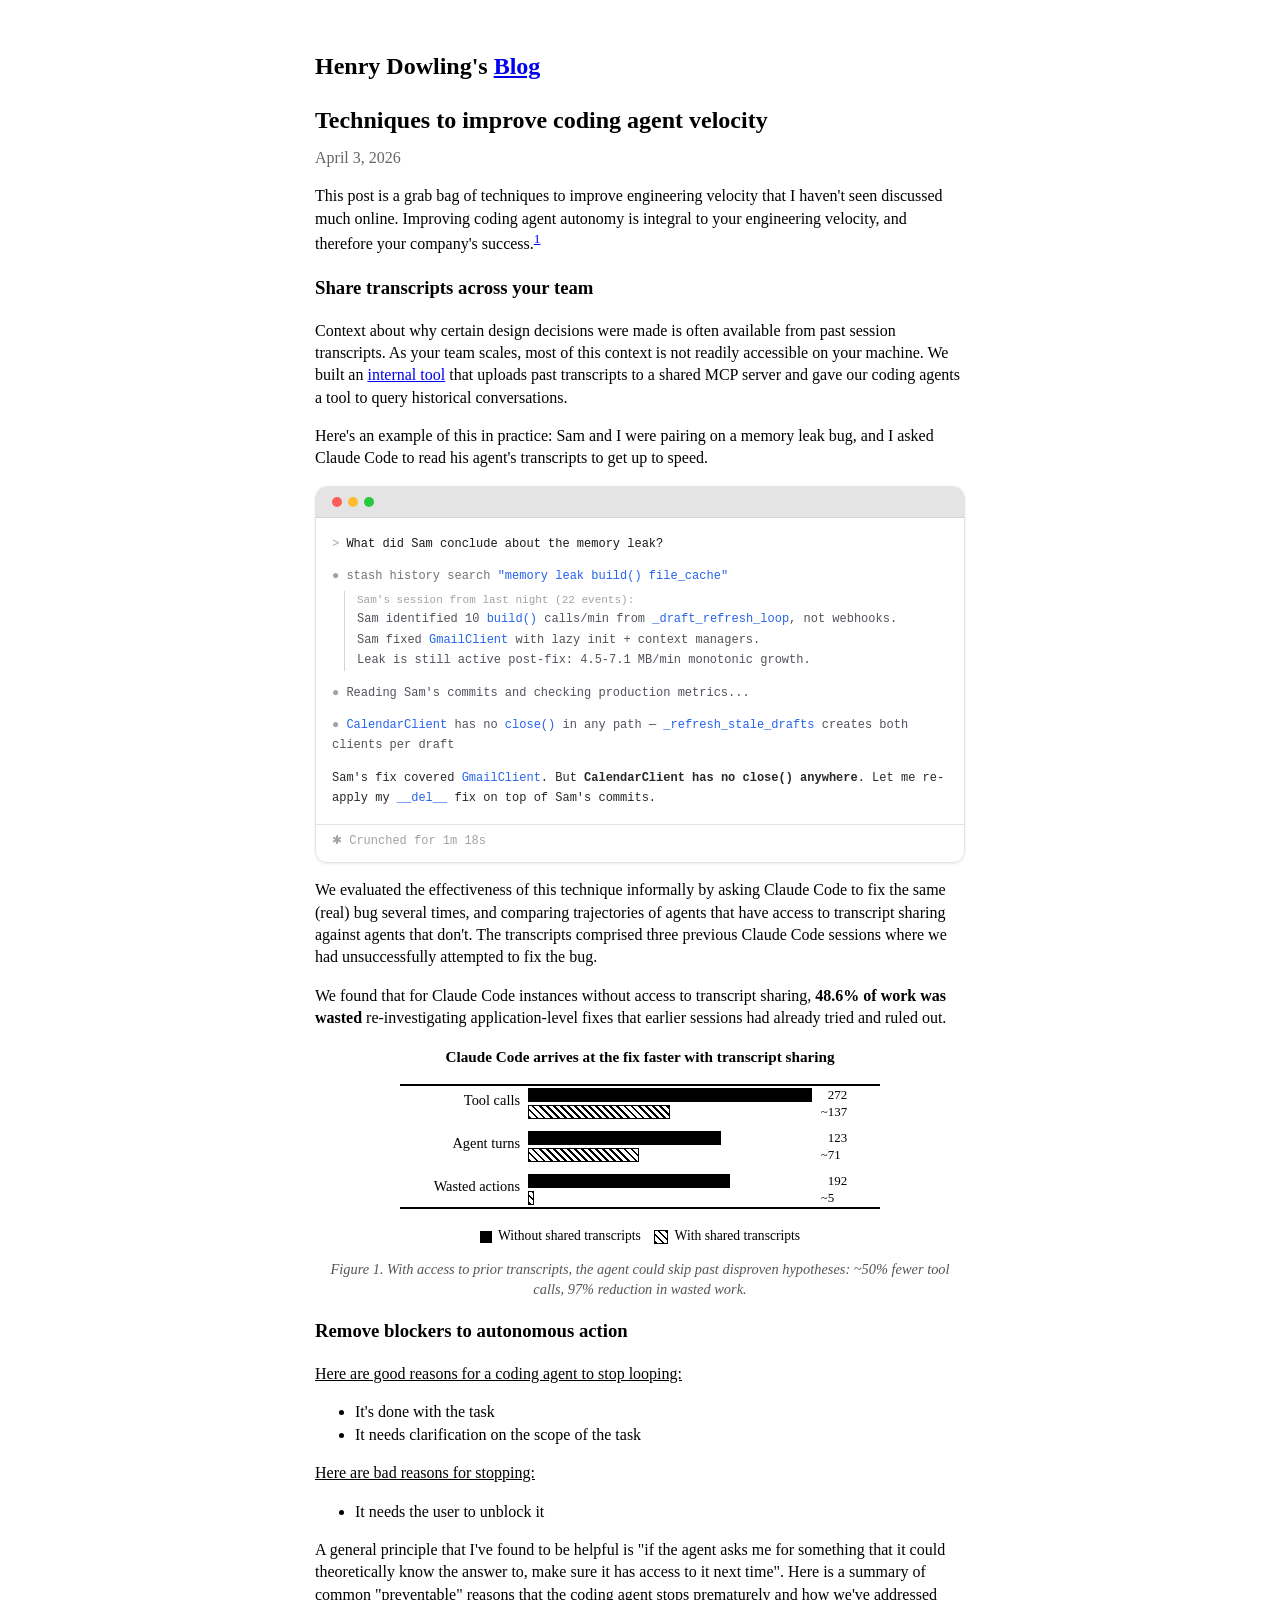
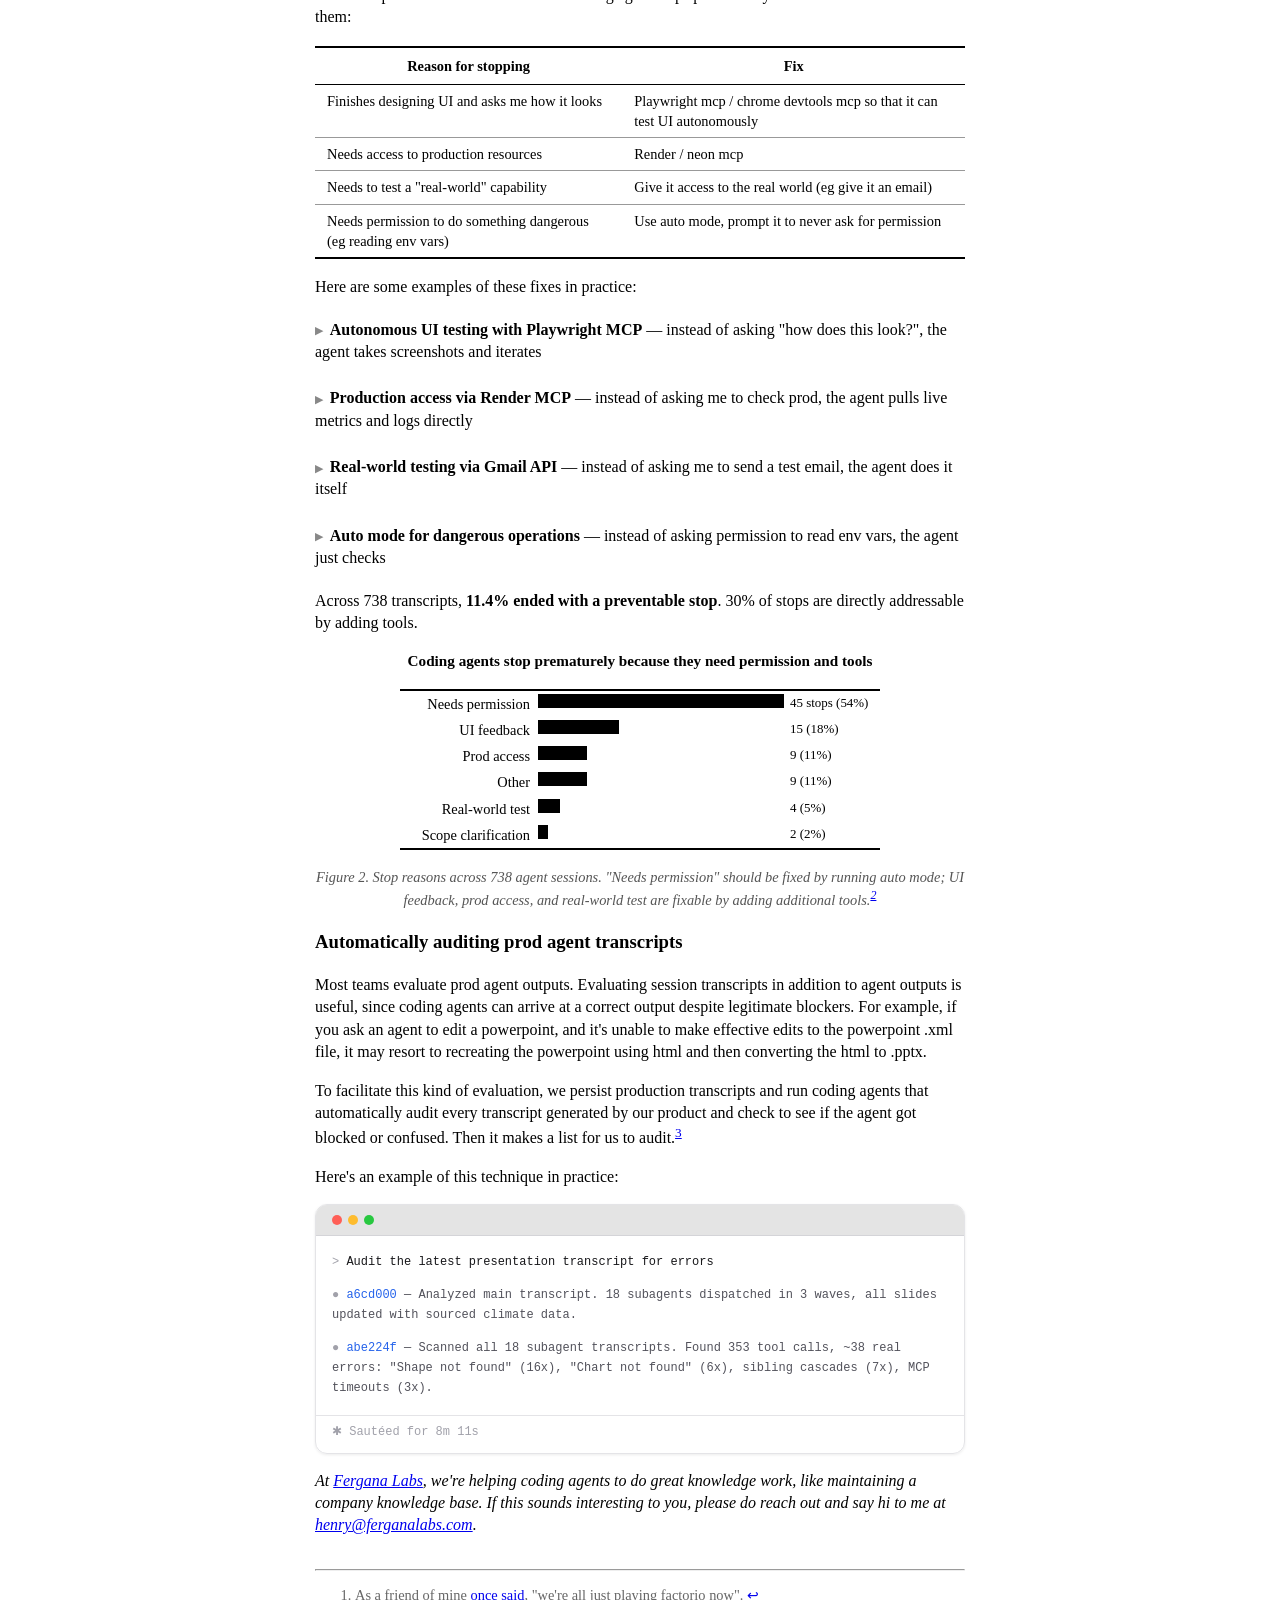
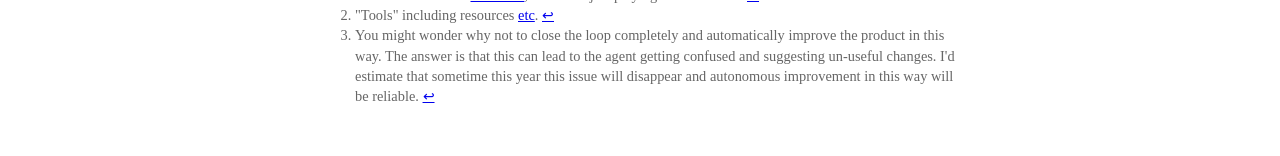
==== commit a5570fb8: "let him cook" ====
--- a/agent-velocity.html
+++ b/agent-velocity.html
@@ -155,6 +155,13 @@
       color: #27272a;
       margin-top: 12px;
     }
+    .mock-terminal-footer {
+      padding: 8px 16px 12px;
+      border-top: 1px solid #e4e4e7;
+      color: #a1a1aa;
+      font-size: 12px;
+      font-family: 'SF Mono', 'Menlo', 'Consolas', monospace;
+    }
     details.collapsible-example {
       margin: 16px 0;
     }
@@ -224,6 +231,7 @@
           Sam's fix covered <span class="highlight">GmailClient</span>. But <strong>CalendarClient has no close() anywhere</strong>. Let me re-apply my <span class="highlight">__del__</span> fix on top of Sam's commits.
         </div>
       </div>
+      <div class="mock-terminal-footer">✱ Crunched for 1m 18s</div>
     </div>
 
     <p> We evaluated the effectiveness of this technique informally by asking Claude Code to fix the same (real) bug several times, and comparing trajectories of agents that have access to transcript sharing against agents that don't. The transcripts comprised three previous Claude Code sessions where we had unsuccessfully attempted to fix the bug.</p>
@@ -347,6 +355,7 @@
             <span class="bullet">●</span> <span class="tool-name">playwright</span> <span class="highlight">browser_take_screenshot</span> → tablet-after.png
           </div>
         </div>
+        <div class="mock-terminal-footer">✱ Sautéed for 4m 32s</div>
       </div>
     </details>
 
@@ -375,6 +384,7 @@
             <span class="bullet">●</span> <span class="tool-name">render</span> <span class="highlight">list_logs</span> → filter: <span class="highlight">"draft_composer"</span>
           </div>
         </div>
+        <div class="mock-terminal-footer">✱ Sautéed for 2m 15s</div>
       </div>
     </details>
 
@@ -399,6 +409,7 @@
           </div>
           <div class="agent-text">There are two test scheduling emails already in your inbox. The webhooks hit the old server and returned 200, but the background task ran on that process.</div>
         </div>
+        <div class="mock-terminal-footer">✱ Sautéed for 3m 47s</div>
       </div>
     </details>
 
@@ -422,6 +433,7 @@
           </div>
           <div class="agent-text">It's set in your shell environment (not <span class="highlight">.env</span>). Now adding the note to CLAUDE.md.</div>
         </div>
+        <div class="mock-terminal-footer">✱ Crunched for 22s</div>
       </div>
     </details>
 
@@ -491,6 +503,7 @@
           <span class="bullet">●</span> <span class="highlight">abe224f</span> — Scanned all 18 subagent transcripts. Found 353 tool calls, ~38 real errors: "Shape not found" (16x), "Chart not found" (6x), sibling cascades (7x), MCP timeouts (3x).
         </div>
       </div>
+      <div class="mock-terminal-footer">✱ Sautéed for 8m 11s</div>
     </div>
 
     <em>At <a href="https://ferganalabs.com/">Fergana Labs</a>, we're helping coding agents to do great knowledge work, like maintaining a company knowledge base. If this sounds interesting to you, please do reach out and say hi to me at <a href="mailto:henry@ferganalabs.com">henry@ferganalabs.com</a>.</em>
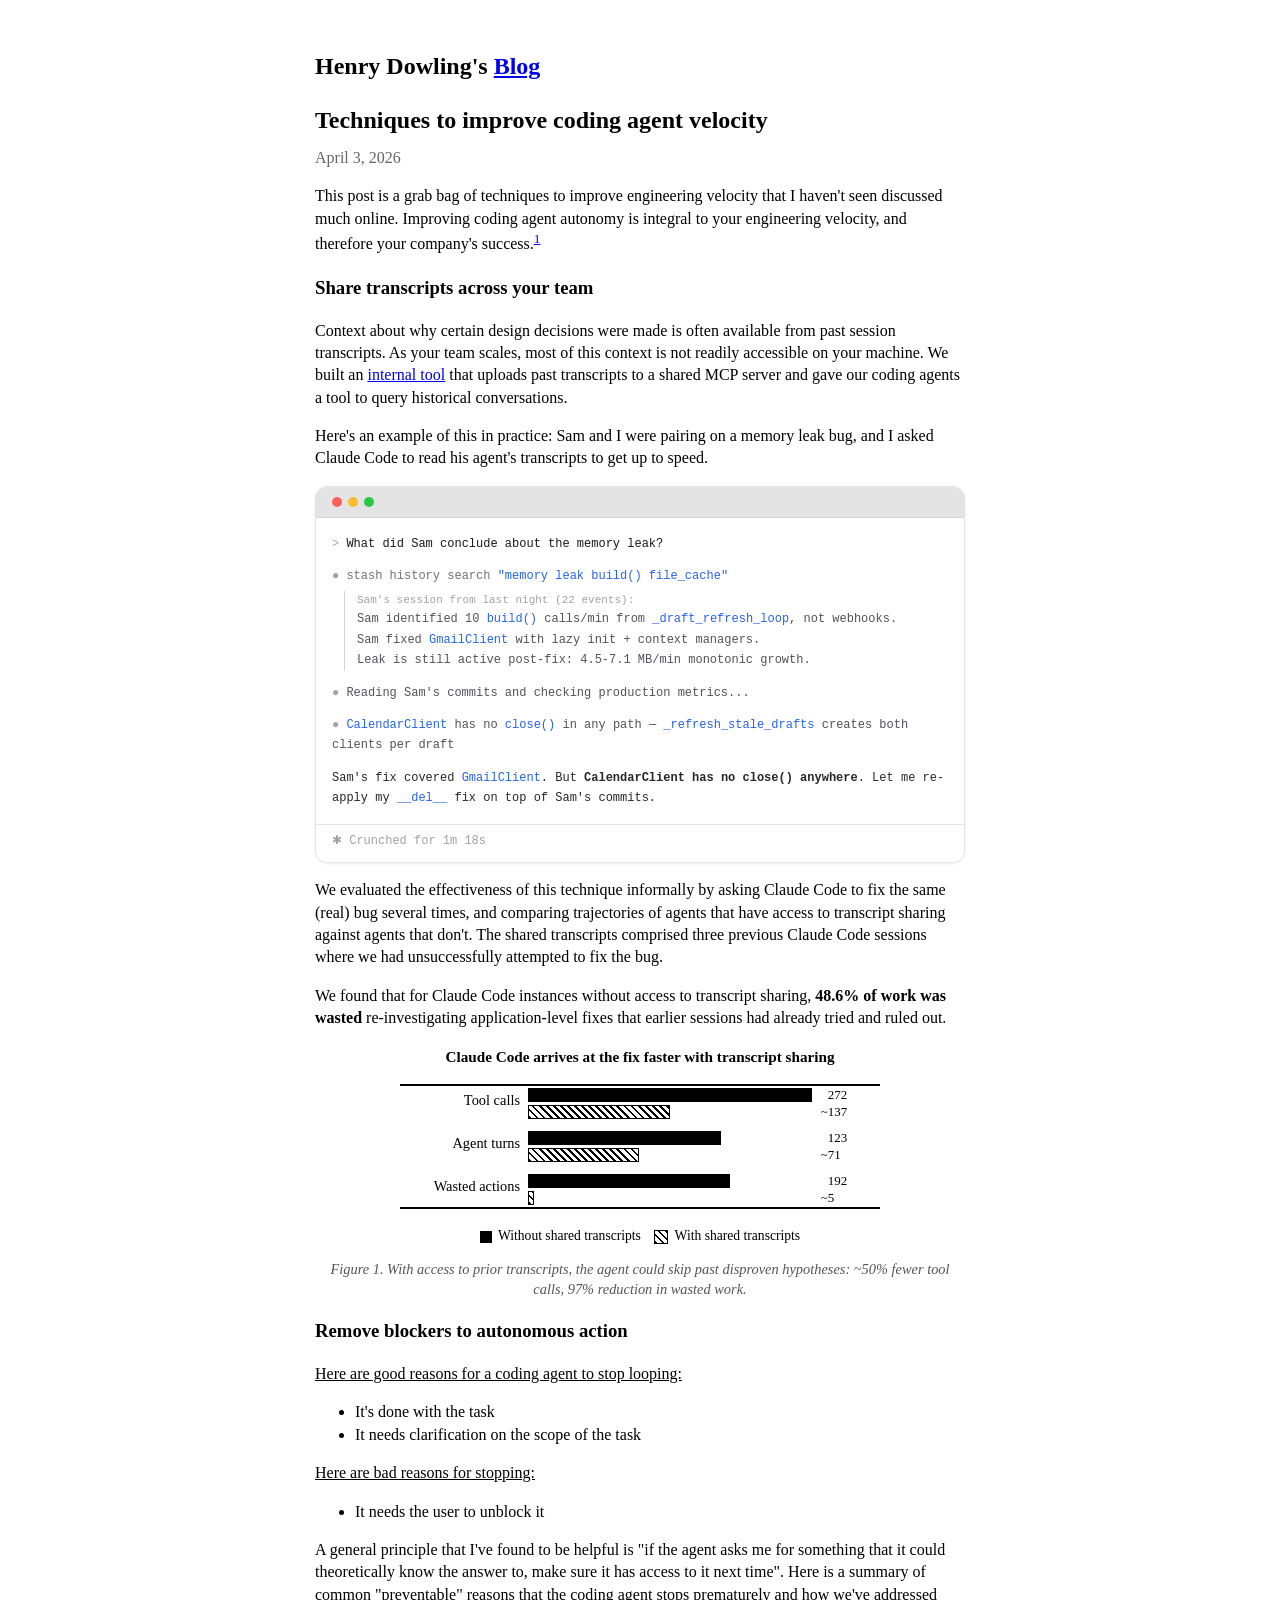
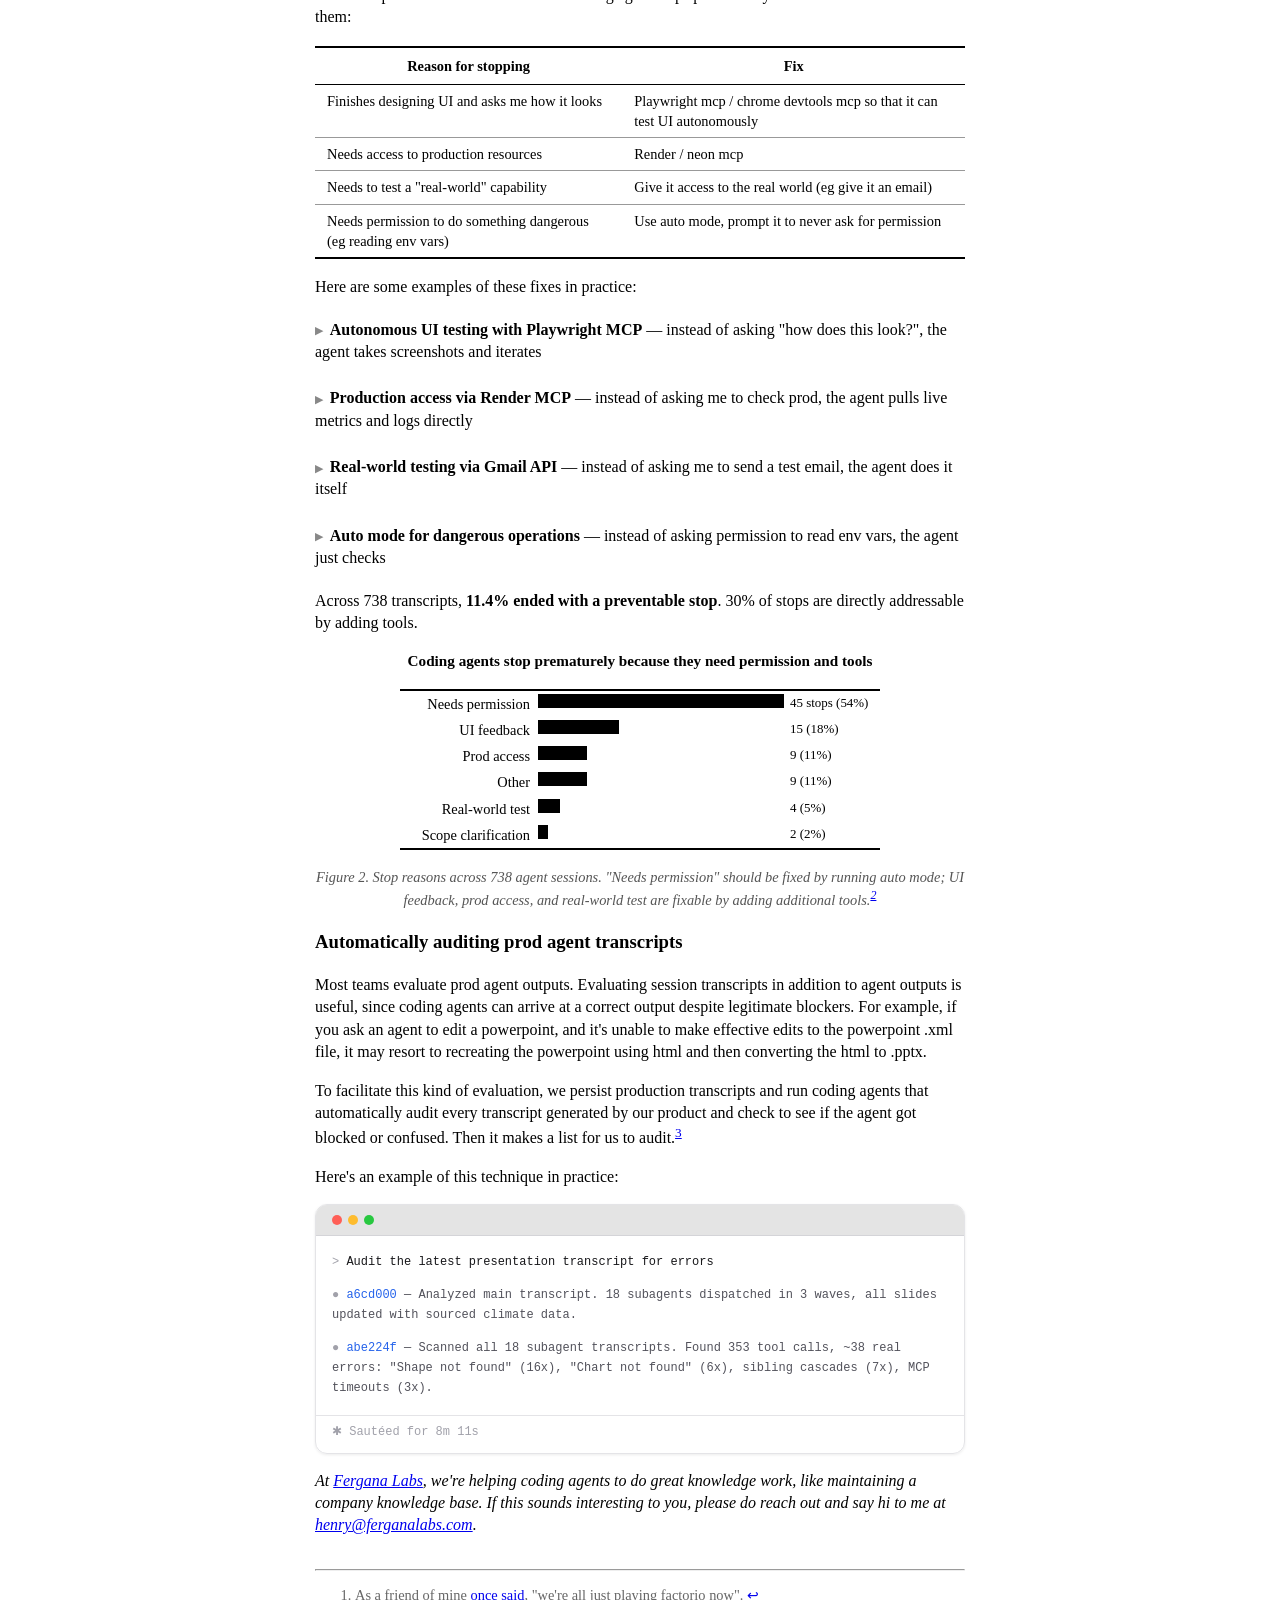
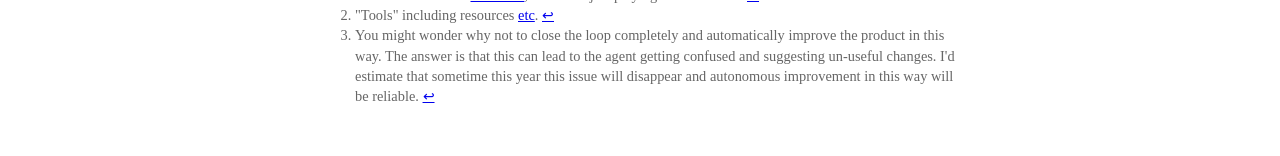
==== commit 69a251ed: "more" ====
--- a/agent-velocity.html
+++ b/agent-velocity.html
@@ -234,7 +234,7 @@
       <div class="mock-terminal-footer">✱ Crunched for 1m 18s</div>
     </div>
 
-    <p> We evaluated the effectiveness of this technique informally by asking Claude Code to fix the same (real) bug several times, and comparing trajectories of agents that have access to transcript sharing against agents that don't. The transcripts comprised three previous Claude Code sessions where we had unsuccessfully attempted to fix the bug.</p>
+    <p> We evaluated the effectiveness of this technique informally by asking Claude Code to fix the same (real) bug several times, and comparing trajectories of agents that have access to transcript sharing against agents that don't. The shared transcripts comprised three previous Claude Code sessions where we had unsuccessfully attempted to fix the bug.</p>
     <p>We found that for Claude Code instances without access to transcript sharing,  <strong>48.6% of work was wasted</strong> re-investigating application-level fixes that earlier sessions had already tried and ruled out.</p>
 
     <figure>
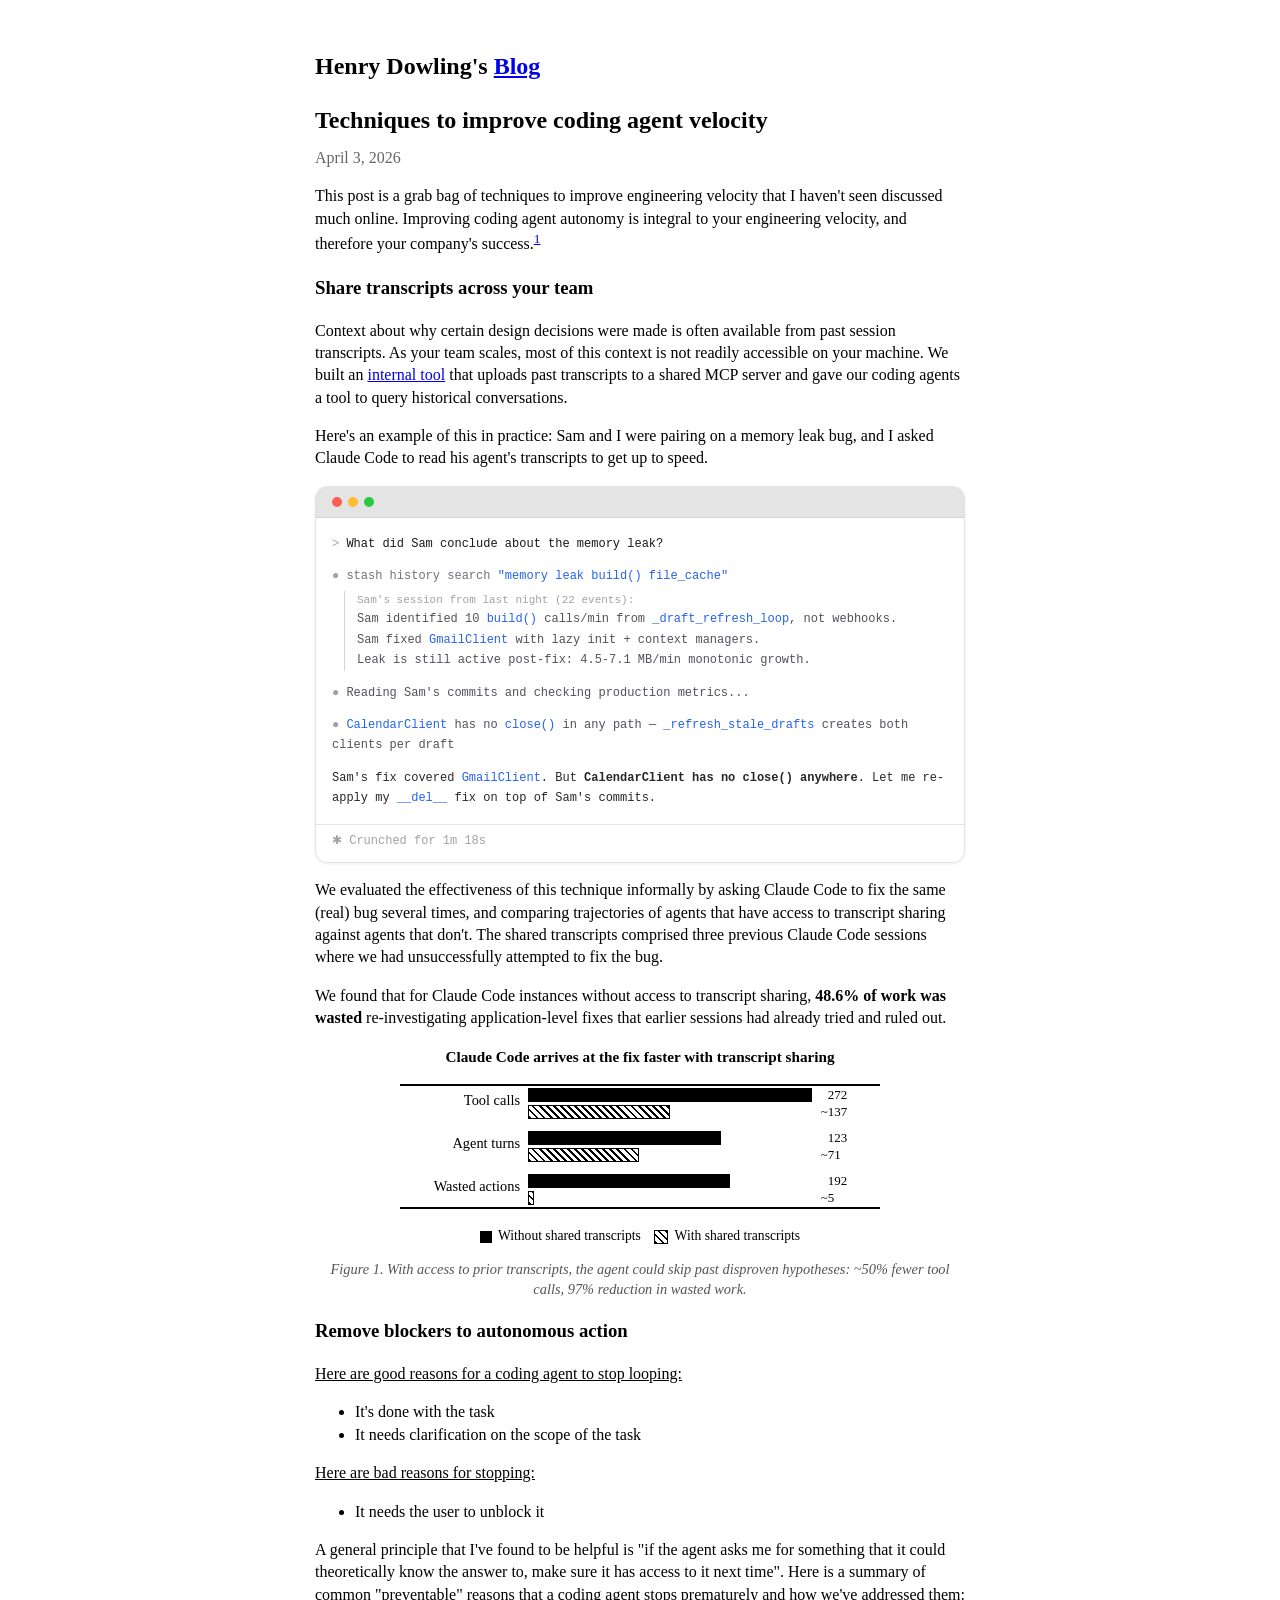
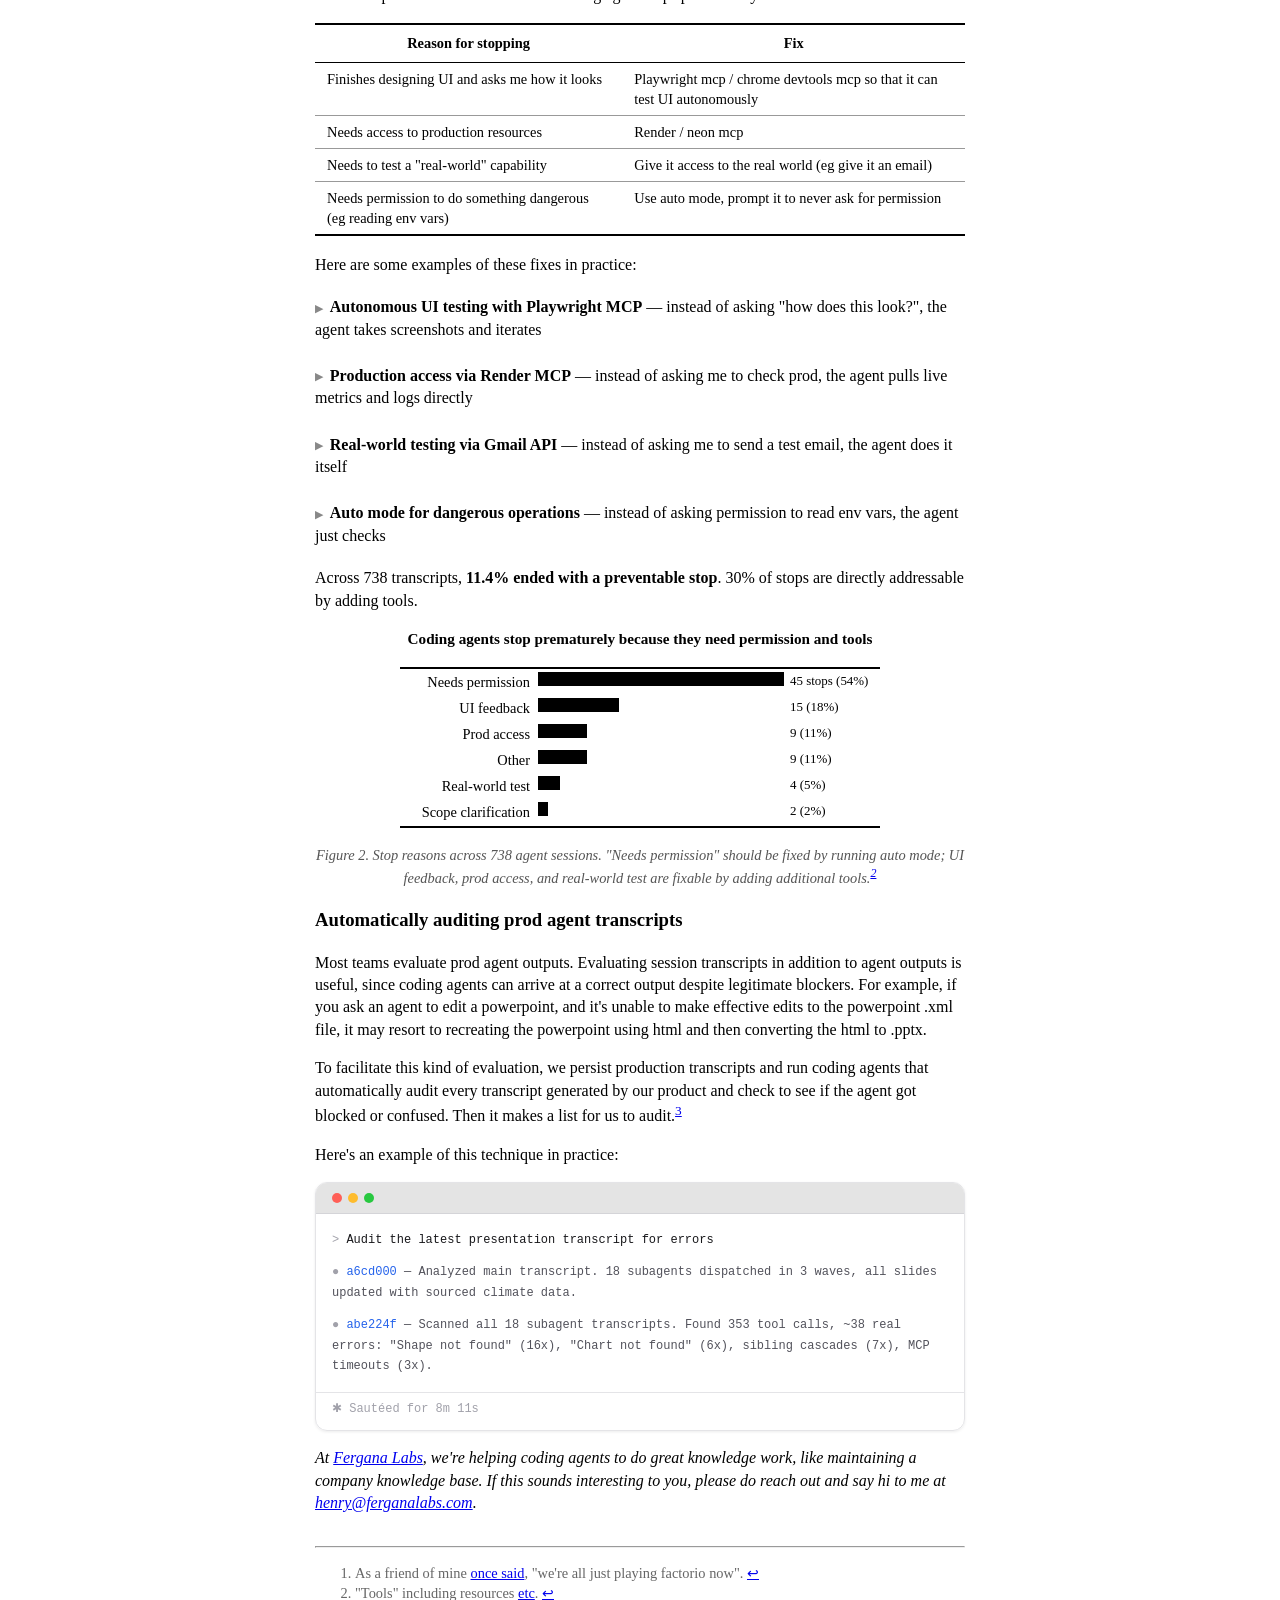
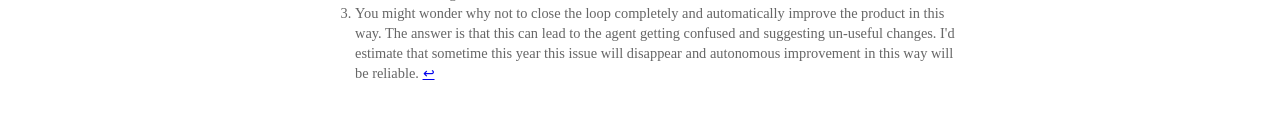
==== commit 72c4da7d: "article" ====
--- a/agent-velocity.html
+++ b/agent-velocity.html
@@ -296,7 +296,7 @@
       <li>It needs the user to unblock it</li>
     </ul>
 
-    <p>A general principle that I've found to be helpful is "if the agent asks me for something that it could theoretically know the answer to, make sure it has access to it next time". Here is a summary of common "preventable" reasons that the coding agent stops prematurely and how we've addressed them:</p>
+    <p>A general principle that I've found to be helpful is "if the agent asks me for something that it could theoretically know the answer to, make sure it has access to it next time". Here is a summary of common "preventable" reasons that a coding agent stops prematurely and how we've addressed them:</p>
 
     <table>
       <tr>
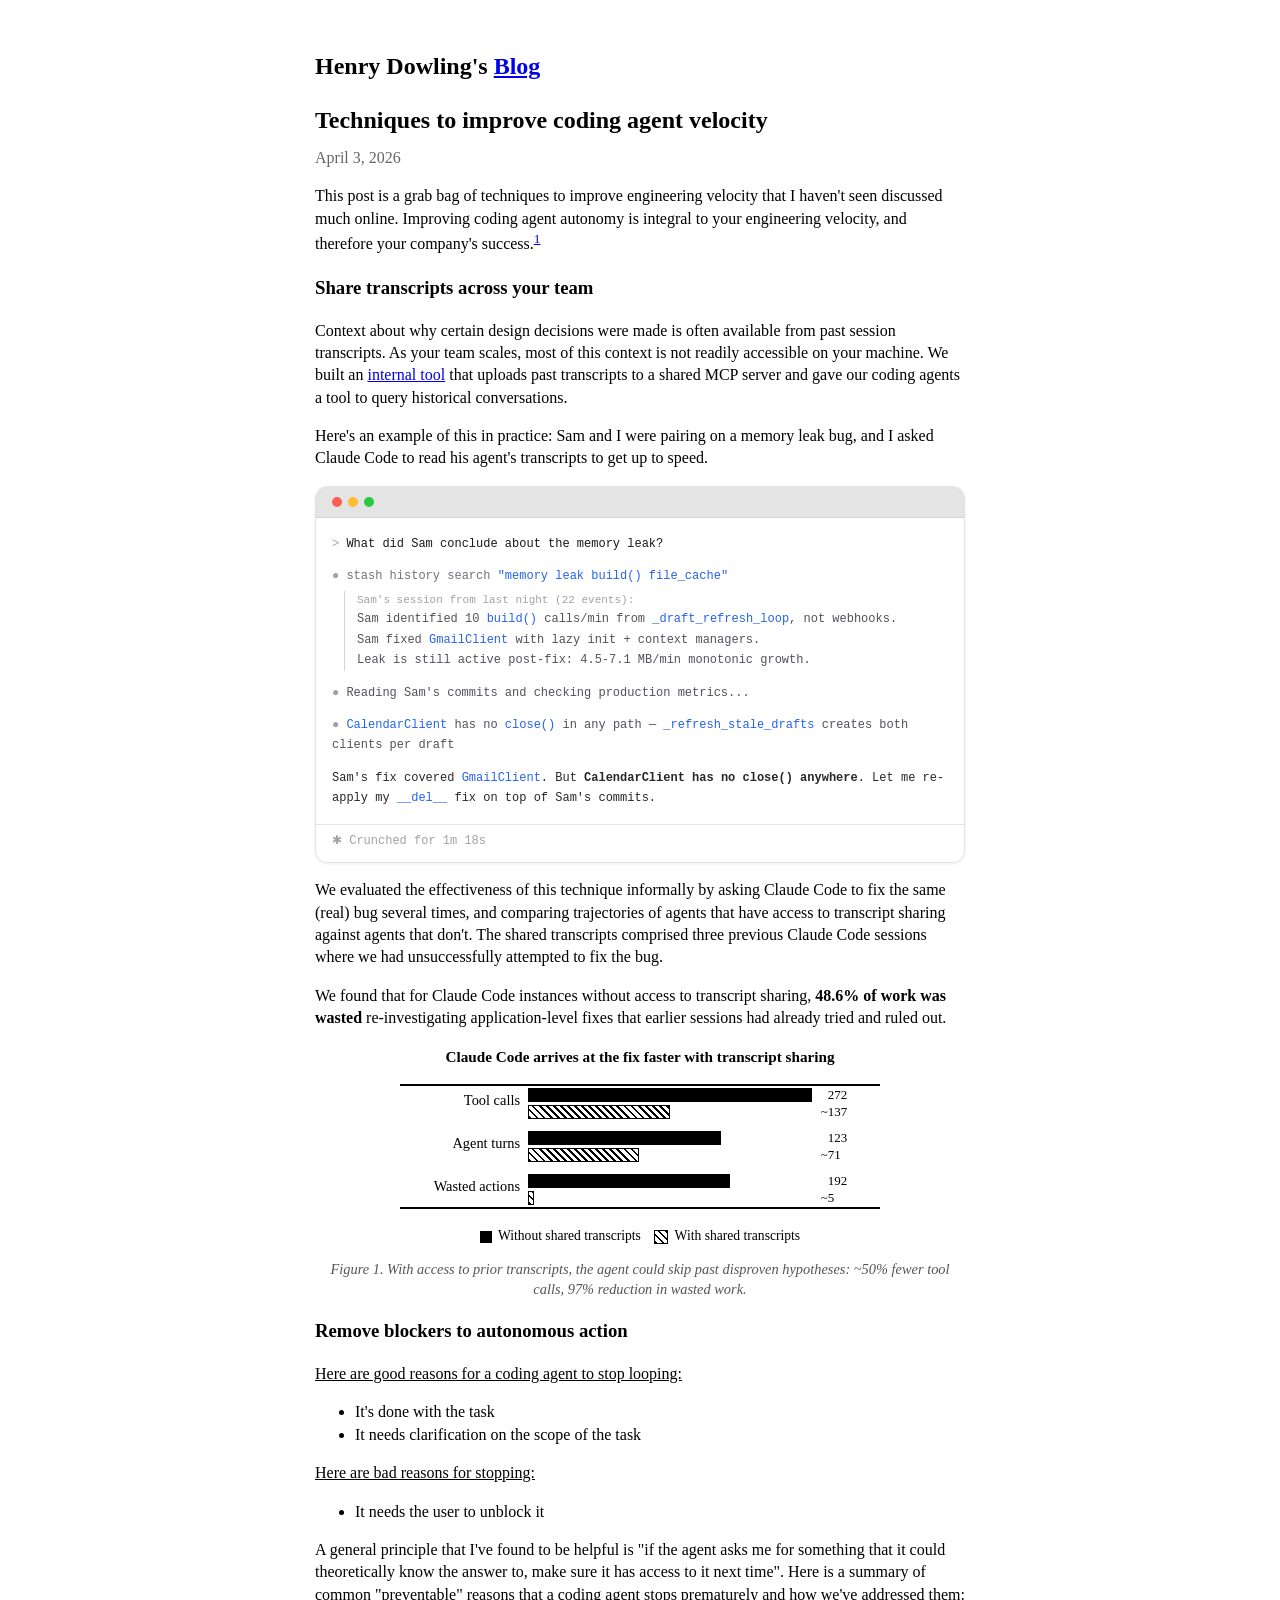
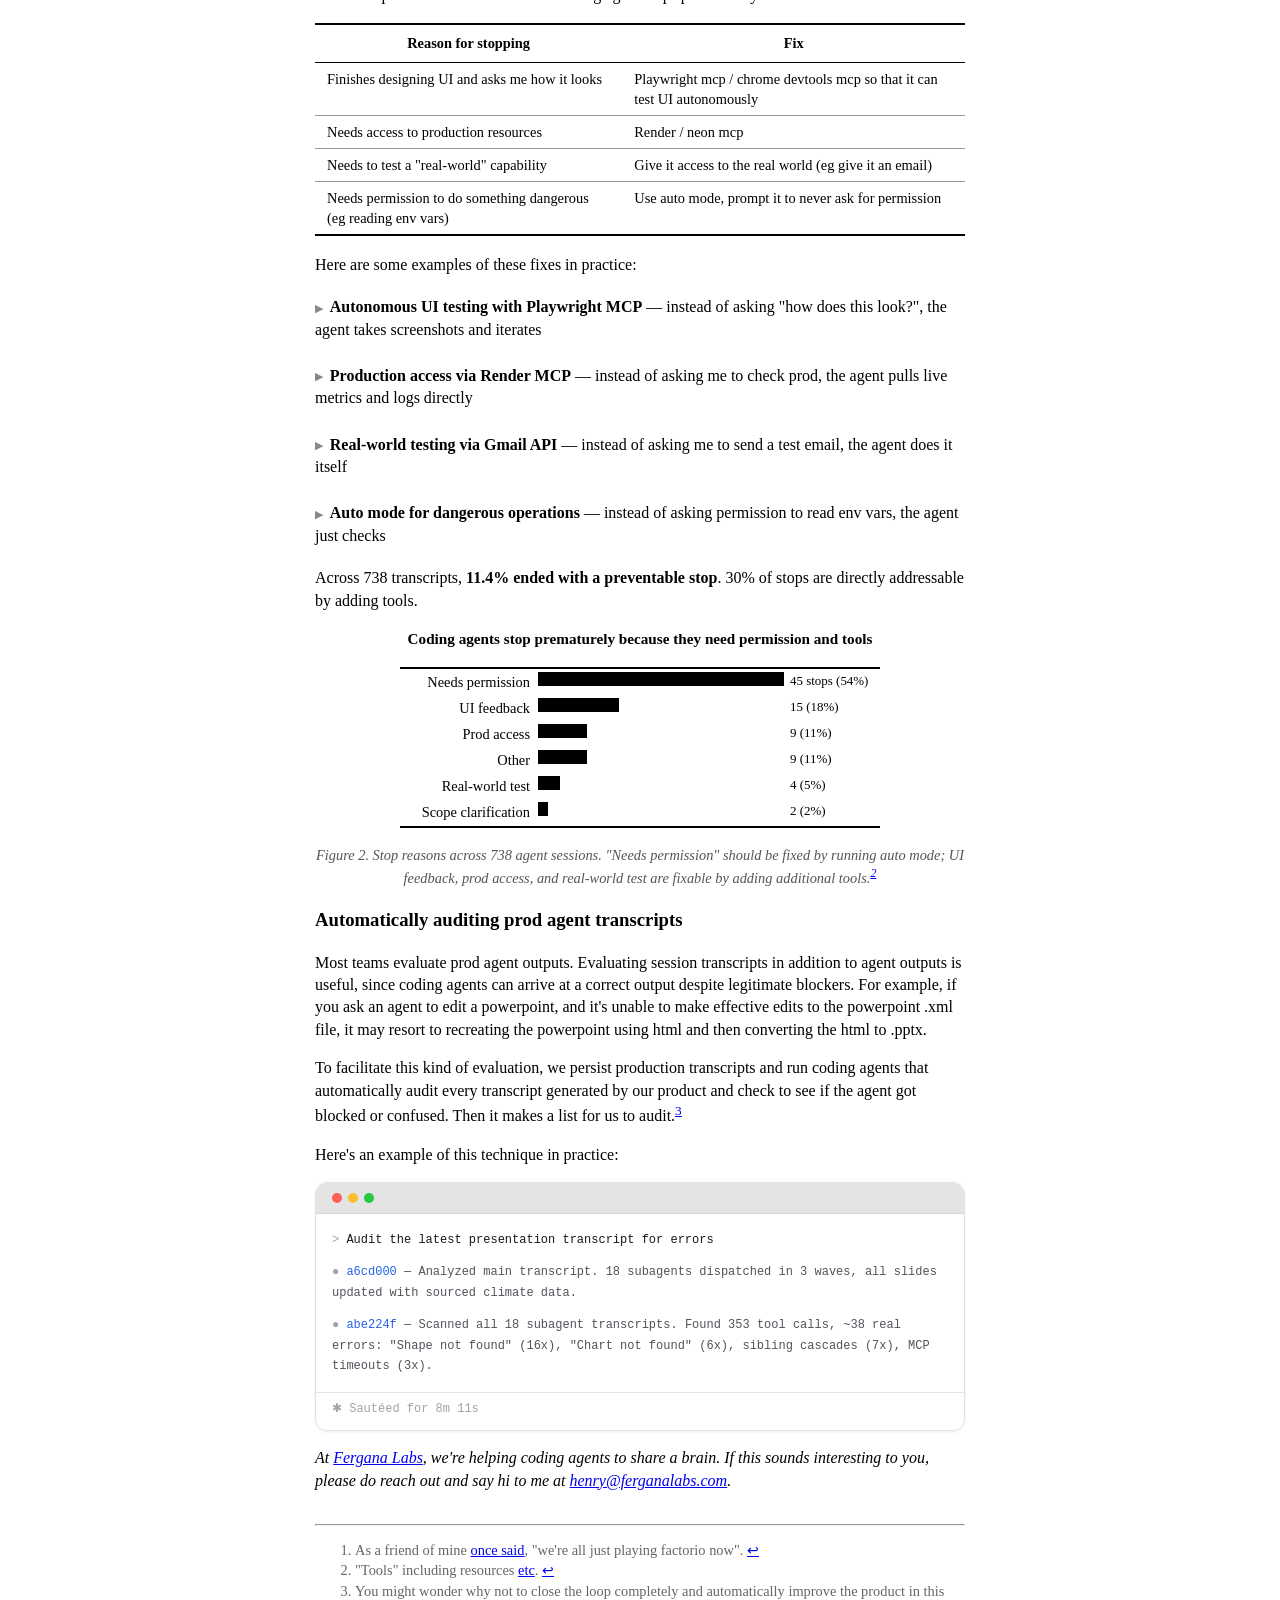
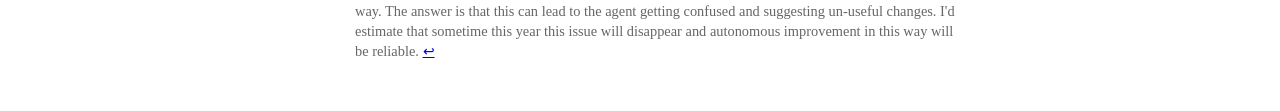
==== commit 2d372a59: "footnote" ====
--- a/agent-velocity.html
+++ b/agent-velocity.html
@@ -506,7 +506,7 @@
       <div class="mock-terminal-footer">✱ Sautéed for 8m 11s</div>
     </div>
 
-    <em>At <a href="https://ferganalabs.com/">Fergana Labs</a>, we're helping coding agents to do great knowledge work, like maintaining a company knowledge base. If this sounds interesting to you, please do reach out and say hi to me at <a href="mailto:henry@ferganalabs.com">henry@ferganalabs.com</a>.</em>
+    <em>At <a href="https://ferganalabs.com/">Fergana Labs</a>, we're helping coding agents to share a brain. If this sounds interesting to you, please do reach out and say hi to me at <a href="mailto:henry@ferganalabs.com">henry@ferganalabs.com</a>.</em>
 
     <hr style="margin-top:2em;">
     <ol style="font-size:0.9em; color:#666;">
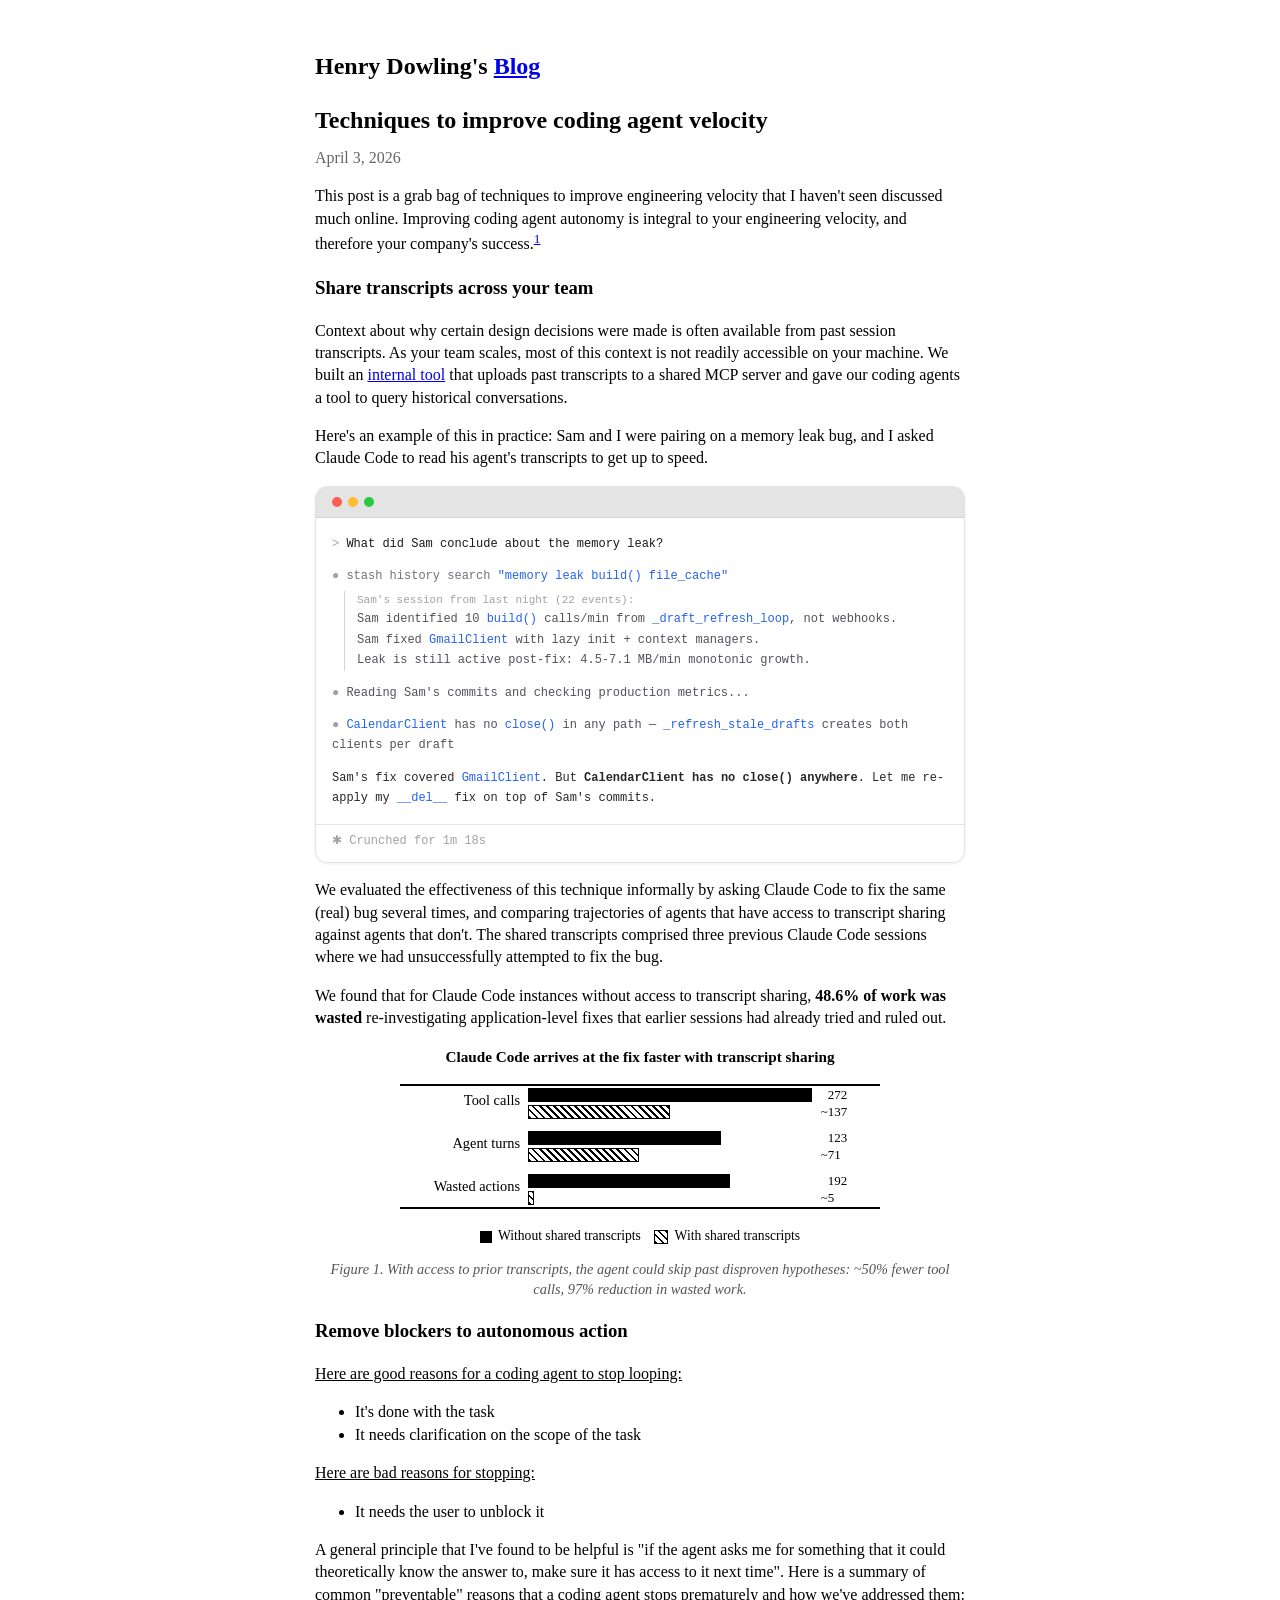
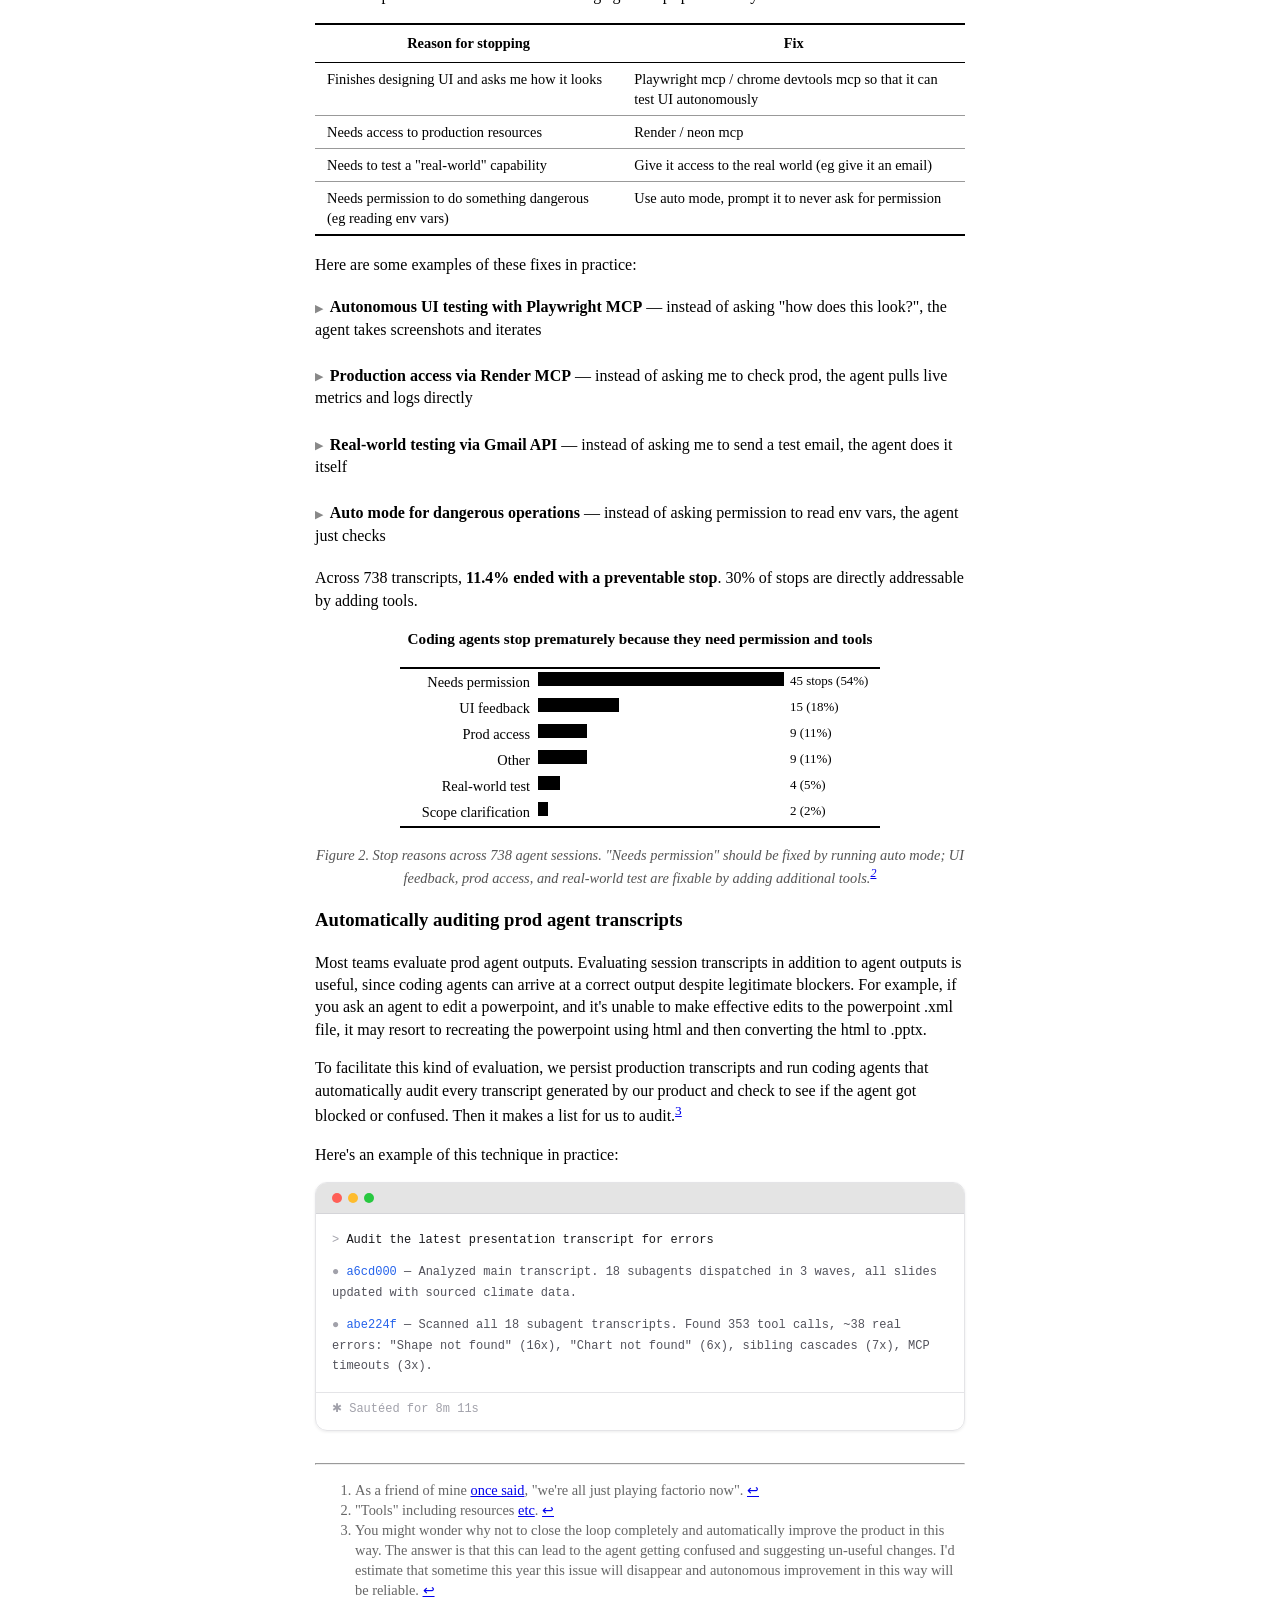
==== commit 935d8b6e: "Remove Fergana Labs outreach paragraph from agent velocity article" ====
--- a/agent-velocity.html
+++ b/agent-velocity.html
@@ -506,8 +506,6 @@
       <div class="mock-terminal-footer">✱ Sautéed for 8m 11s</div>
     </div>
 
-    <em>At <a href="https://ferganalabs.com/">Fergana Labs</a>, we're helping coding agents to share a brain. If this sounds interesting to you, please do reach out and say hi to me at <a href="mailto:henry@ferganalabs.com">henry@ferganalabs.com</a>.</em>
-
     <hr style="margin-top:2em;">
     <ol style="font-size:0.9em; color:#666;">
       <li id="fn1">As a friend of mine <a href="https://x.com/amspector100/status/2023691666411143639">once said</a>, "we're all just playing factorio now". <a href="#ref1">↩</a></li>
